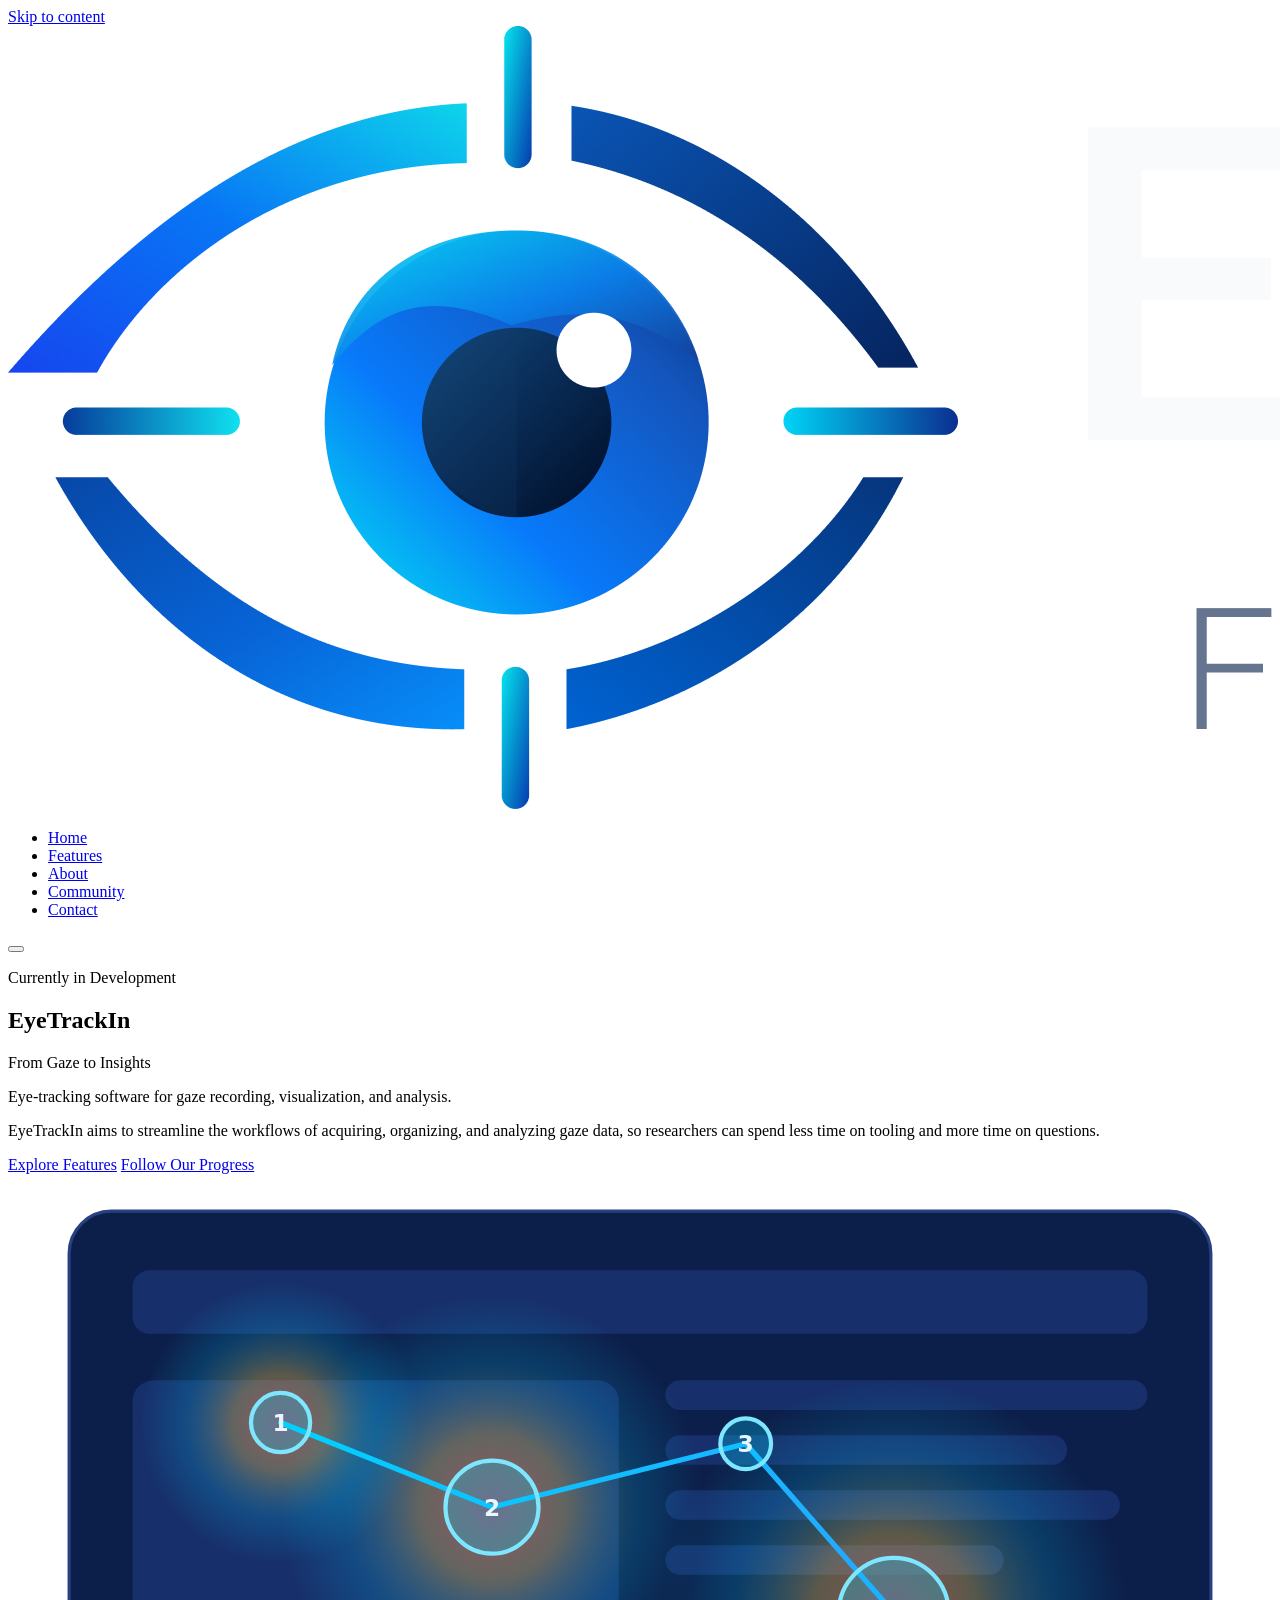
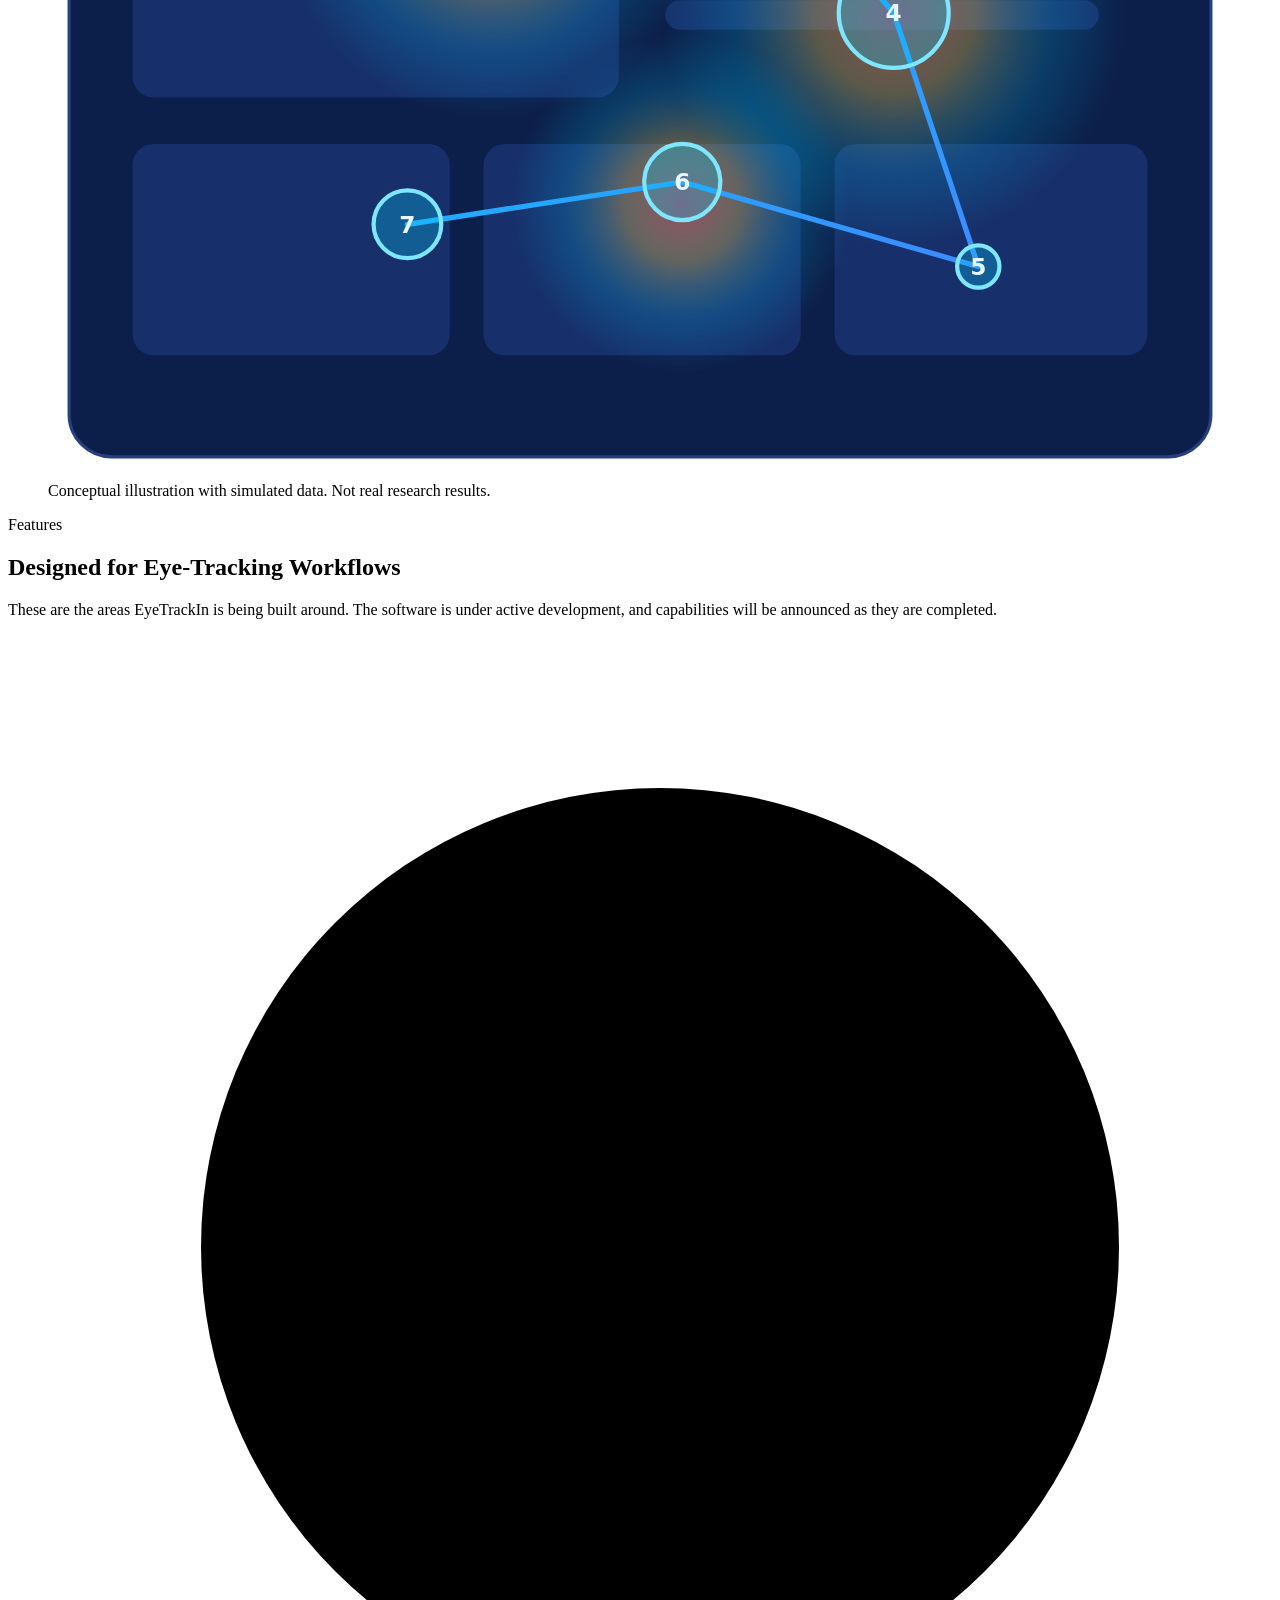
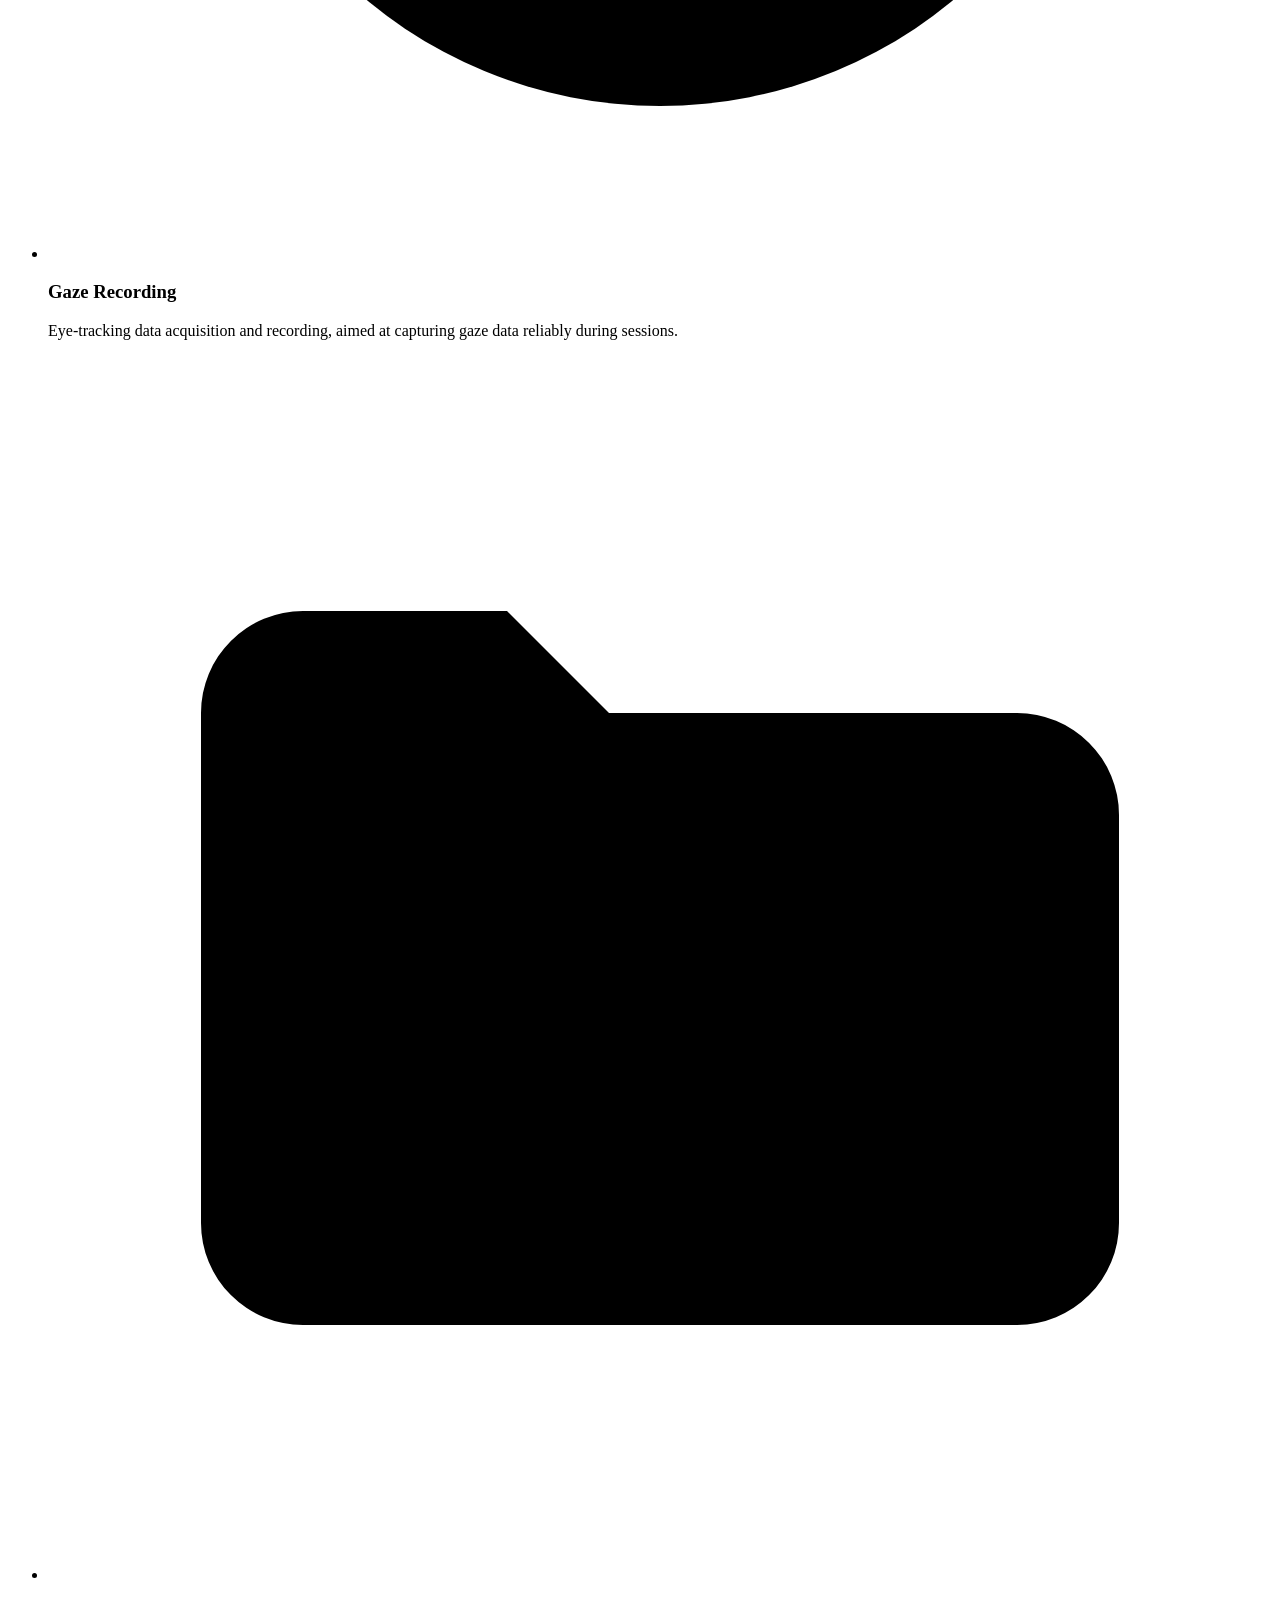
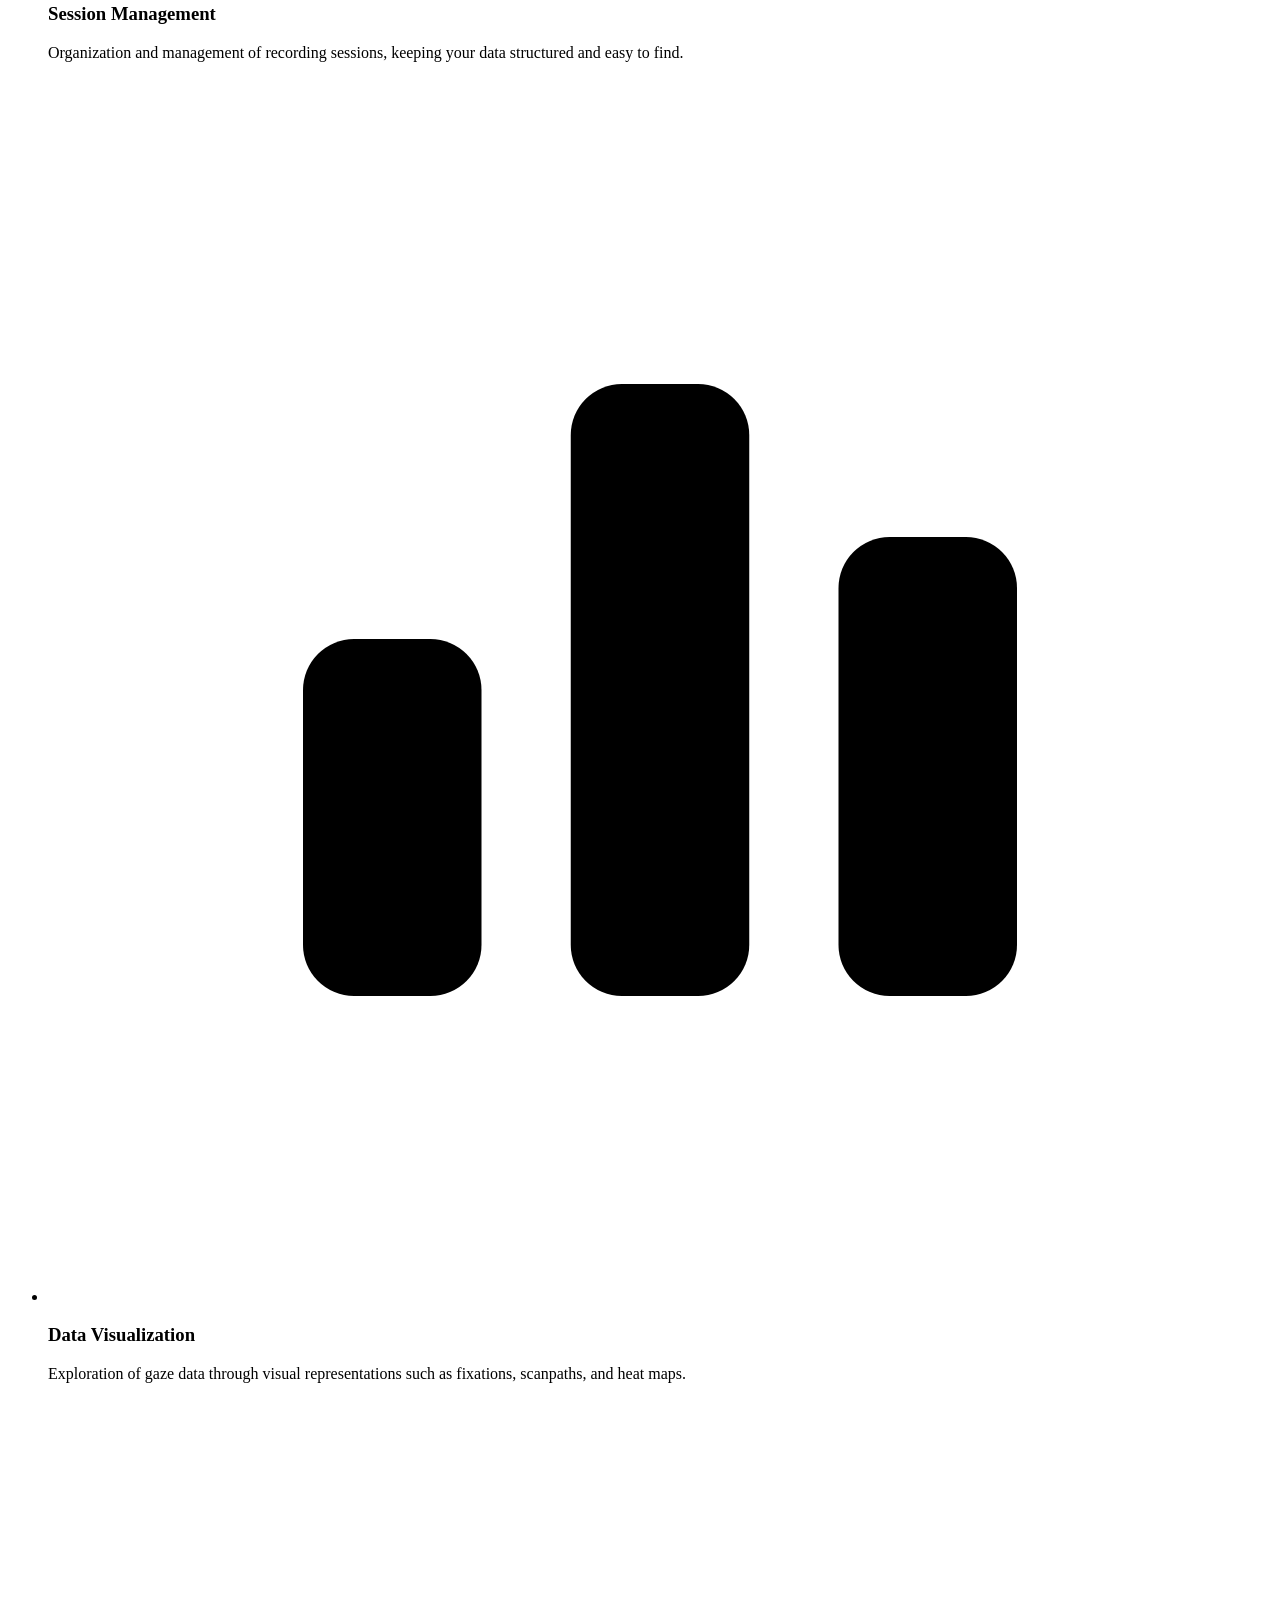
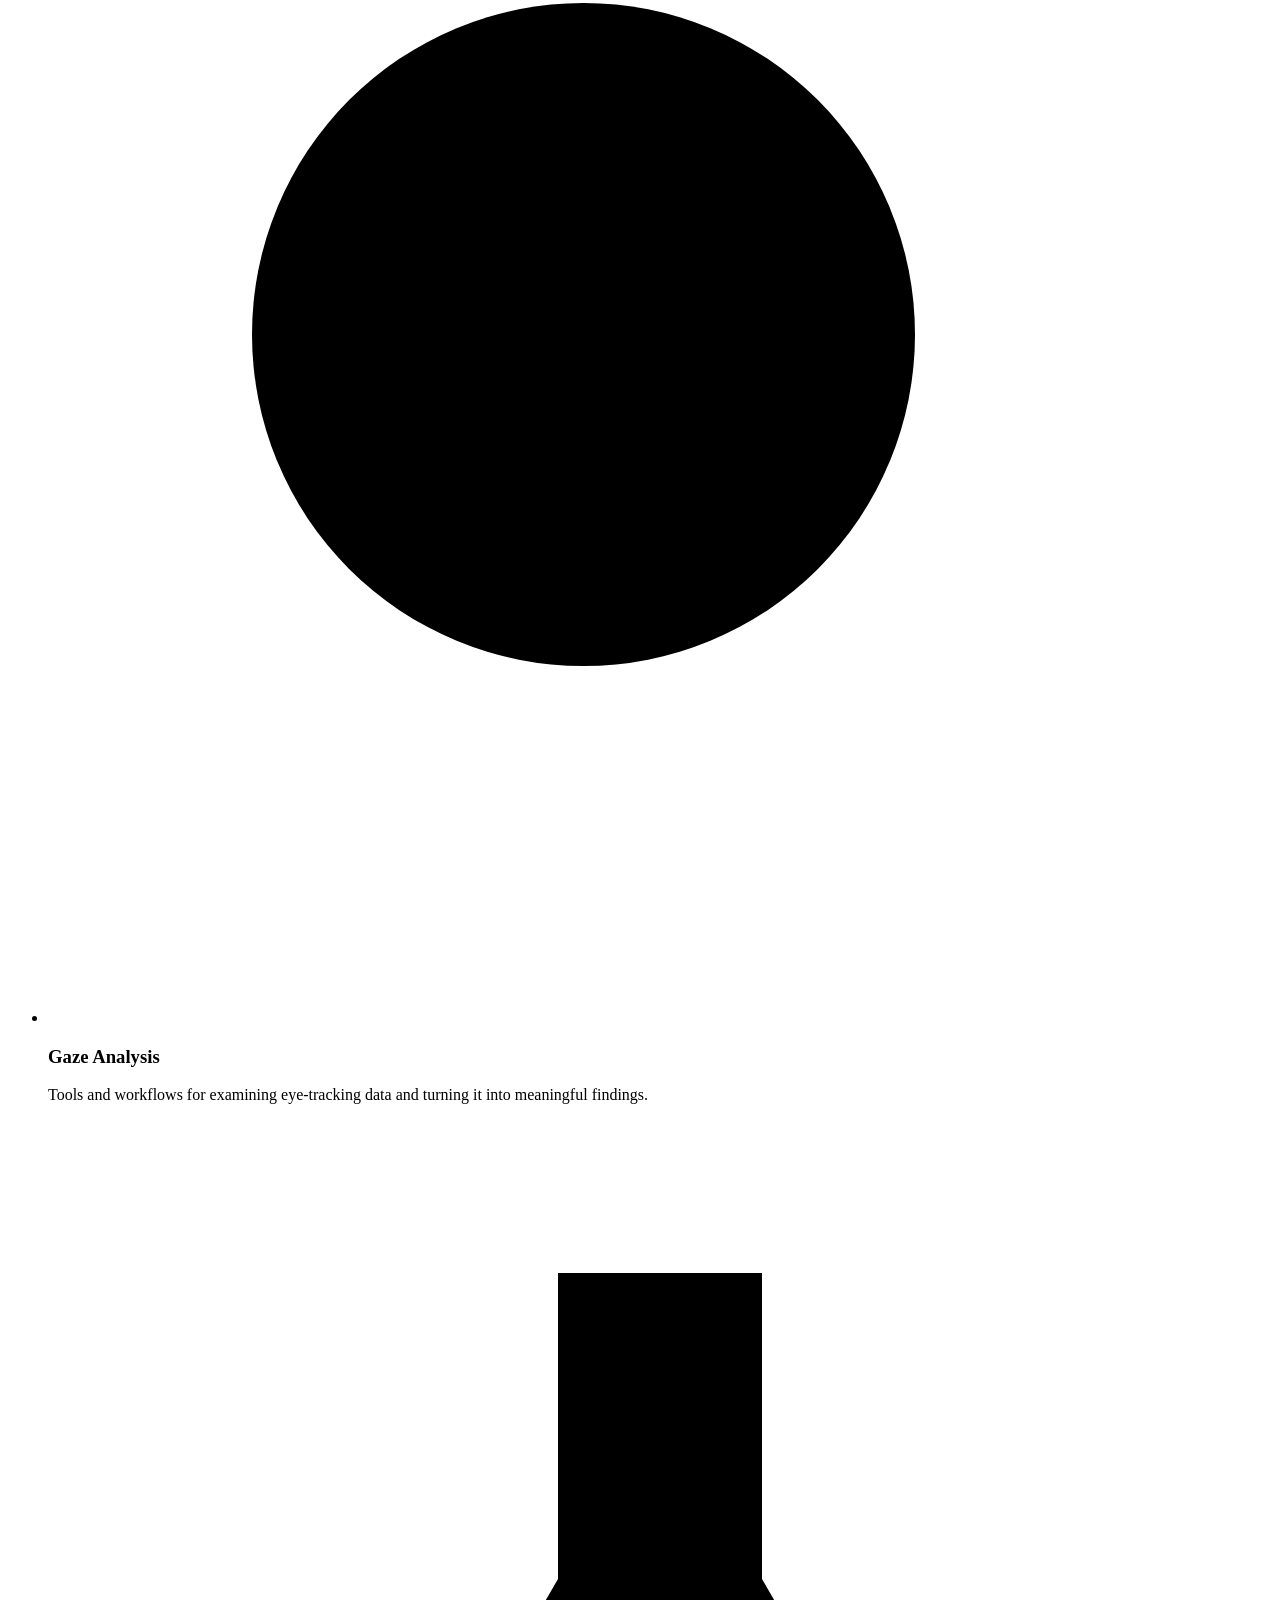
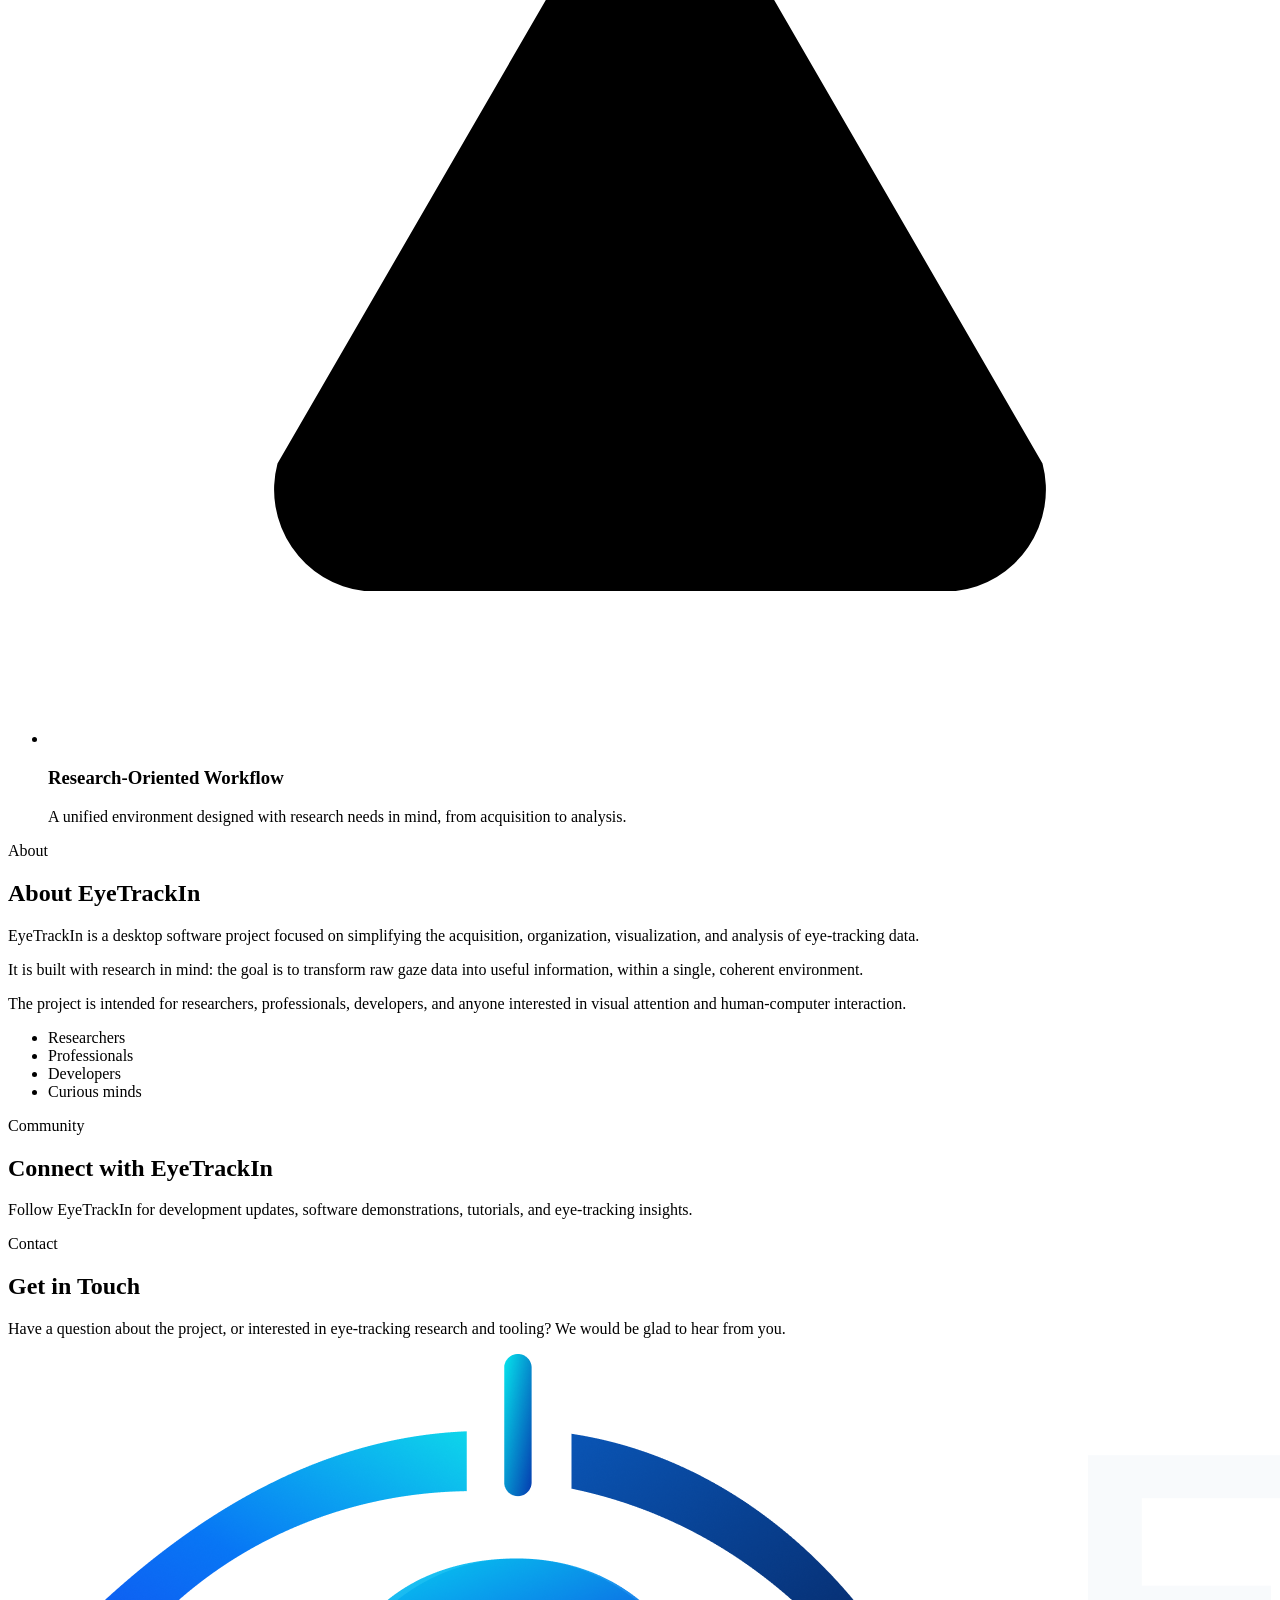
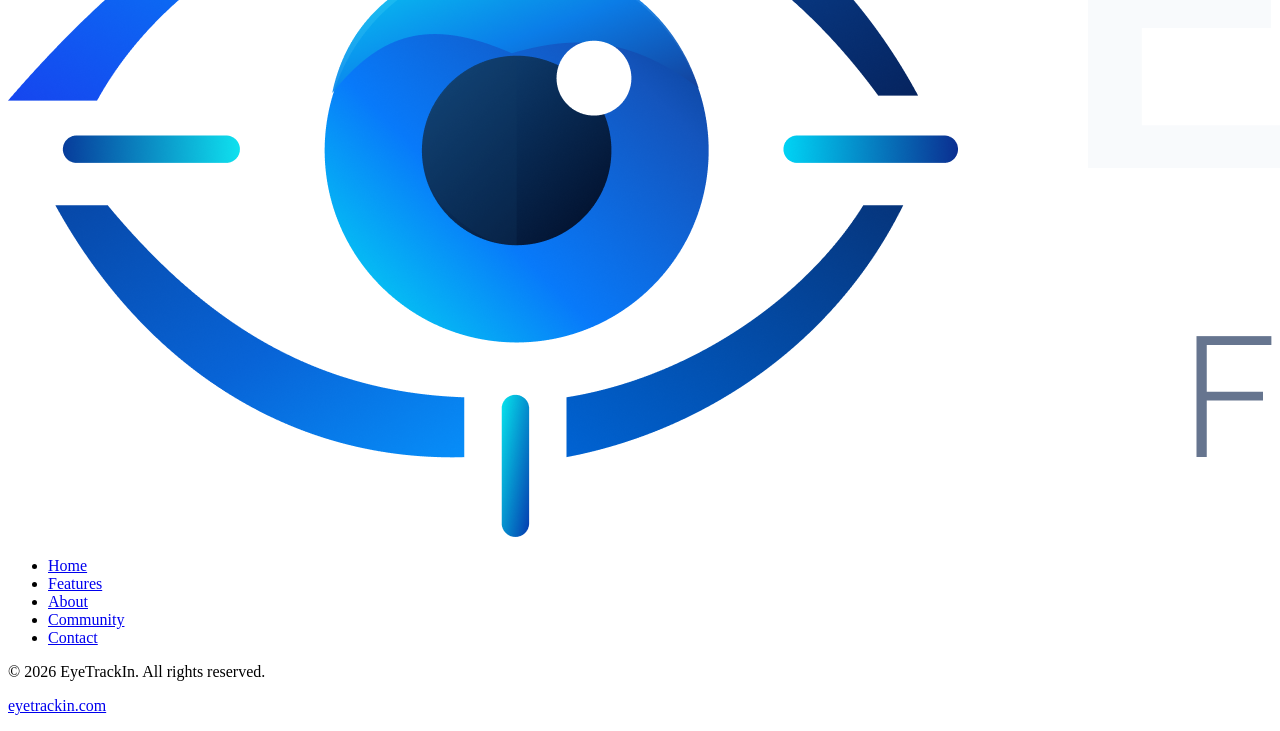
==== index.html @ 4a880b97 "html file" ====
<!doctype html>
<html lang="en">
<head>
  <meta charset="utf-8">
  <meta name="viewport" content="width=device-width, initial-scale=1">
  <title>EyeTrackIn | From Gaze to Insights</title>
  <meta name="description" content="EyeTrackIn is desktop eye-tracking software for gaze recording, visualization, and analysis, designed to streamline research workflows. Currently in development.">
  <meta name="theme-color" content="#07122b">
  <link rel="canonical" href="https://eyetrackin.com/">

  <link rel="icon" href="assets/icons/Icon.ico" sizes="any">
  <link rel="icon" href="assets/icons/Icon.png" type="image/png">
  <link rel="apple-touch-icon" href="assets/icons/Icon.png">

  <meta property="og:type" content="website">
  <meta property="og:site_name" content="EyeTrackIn">
  <meta property="og:title" content="EyeTrackIn | From Gaze to Insights">
  <meta property="og:description" content="Eye-tracking software for gaze recording, visualization, and analysis. Currently in development.">
  <meta property="og:url" content="https://eyetrackin.com/">
  <meta property="og:image" content="https://eyetrackin.com/assets/icons/Icon.png">
  <meta property="og:image:alt" content="EyeTrackIn logo: a stylized eye with tracking crosshair marks">
  <meta name="twitter:card" content="summary">
  <meta name="twitter:title" content="EyeTrackIn | From Gaze to Insights">
  <meta name="twitter:description" content="Eye-tracking software for gaze recording, visualization, and analysis. Currently in development.">
  <meta name="twitter:image" content="https://eyetrackin.com/assets/icons/Icon.png">

  <link rel="stylesheet" href="style.css">
  <script src="script.js" defer></script>
</head>
<body>
  <a class="skip-link" href="#main" data-i18n="skip">Skip to content</a>

  <header class="site-header">
    <div class="container header-inner">
      <a class="brand" href="#home" data-i18n-attr="aria-label:brand.aria" aria-label="EyeTrackIn – back to top">
        <img src="assets/images/EyetrackIn_dark.png" width="3208" height="783" alt="EyeTrackIn – From Gaze to Insights">
      </a>
      <nav id="primary-nav" class="primary-nav" aria-label="Primary" data-i18n-attr="aria-label:nav.primary">
        <ul>
          <li><a href="#home" data-i18n="nav.home">Home</a></li>
          <li><a href="#features" data-i18n="nav.features">Features</a></li>
          <li><a href="#about" data-i18n="nav.about">About</a></li>
          <li><a href="#community" data-i18n="nav.community">Community</a></li>
          <li><a href="#contact" data-i18n="nav.contact">Contact</a></li>
        </ul>
      </nav>
      <div class="lang-switch" role="group" aria-label="Language" data-i18n-attr="aria-label:lang.label" hidden>
        <button type="button" data-lang="en" lang="en" aria-label="English" title="English">EN</button>
        <button type="button" data-lang="es" lang="es" aria-label="Español" title="Español">ES</button>
      </div>
      <button class="menu-toggle" type="button" aria-expanded="false" aria-controls="primary-nav" aria-label="Open menu">
        <span class="menu-bars" aria-hidden="true"></span>
      </button>
    </div>
  </header>

  <main id="main">
    <!-- HERO -->
    <section id="home" class="hero" aria-labelledby="hero-title">
      <div class="container hero-grid">
        <div class="hero-copy">
          <p class="status-pill"><span class="dot" aria-hidden="true"></span><span data-config="status">Currently in Development</span></p>
          <h1 id="hero-title">EyeTrackIn</h1>
          <p class="hero-slogan">From Gaze to Insights</p>
          <p class="hero-lead" data-i18n="hero.lead">Eye-tracking software for gaze recording, visualization, and analysis.</p>
          <p class="hero-sub" data-i18n="hero.sub">EyeTrackIn aims to streamline the workflows of acquiring, organizing, and analyzing gaze data, so researchers can spend less time on tooling and more time on questions.</p>
          <div class="hero-actions">
            <a class="btn btn-primary" href="#features" data-i18n="hero.cta1">Explore Features</a>
            <a class="btn btn-ghost" href="#community" data-i18n="hero.cta2">Follow Our Progress</a>
          </div>
        </div>

        <figure class="hero-visual">
          <svg viewBox="0 0 560 420" role="img" aria-labelledby="viz-title viz-desc">
            <title id="viz-title" data-i18n="viz.title">Conceptual gaze visualization</title>
            <desc id="viz-desc" data-i18n="viz.desc">A schematic stimulus layout overlaid with a heat map, fixation circles of different sizes, and lines connecting them in sequence.</desc>
            <defs>
              <radialGradient id="heat" cx="50%" cy="50%" r="50%">
                <stop offset="0" stop-color="#ff5d5d" stop-opacity=".55"/>
                <stop offset=".35" stop-color="#ffd24a" stop-opacity=".32"/>
                <stop offset=".7" stop-color="#00d1ff" stop-opacity=".16"/>
                <stop offset="1" stop-color="#00d1ff" stop-opacity="0"/>
              </radialGradient>
              <linearGradient id="trail" x1="0" y1="0" x2="1" y2="1">
                <stop offset="0" stop-color="#00d1ff"/>
                <stop offset="1" stop-color="#3d8bff"/>
              </linearGradient>
              <clipPath id="panel"><rect x="10" y="10" width="540" height="400" rx="20"/></clipPath>
            </defs>

            <rect x="10" y="10" width="540" height="400" rx="20" fill="#0c1f4a" stroke="#27407f" stroke-width="1.5"/>
            <g clip-path="url(#panel)">
              <!-- schematic stimulus -->
              <g fill="#17306b">
                <rect x="40" y="38" width="480" height="30" rx="8"/>
                <rect x="40" y="90" width="230" height="150" rx="10"/>
                <rect x="292" y="90" width="228" height="14" rx="7"/>
                <rect x="292" y="116" width="190" height="14" rx="7"/>
                <rect x="292" y="142" width="215" height="14" rx="7"/>
                <rect x="292" y="168" width="160" height="14" rx="7"/>
                <rect x="292" y="194" width="205" height="14" rx="7"/>
                <rect x="40" y="262" width="150" height="100" rx="10"/>
                <rect x="206" y="262" width="150" height="100" rx="10"/>
                <rect x="372" y="262" width="148" height="100" rx="10"/>
              </g>
              <!-- heat map -->
              <circle cx="210" cy="150" r="100" fill="url(#heat)"/>
              <circle cx="400" cy="200" r="110" fill="url(#heat)"/>
              <circle cx="300" cy="290" r="80" fill="url(#heat)"/>
              <circle cx="110" cy="110" r="66" fill="url(#heat)"/>
              <!-- scanpath -->
              <polyline class="scanpath" points="110,110 210,150 330,120 400,200 440,320 300,280 170,300" fill="none" stroke="url(#trail)" stroke-width="2.5" stroke-linejoin="round" stroke-linecap="round" pathLength="1"/>
              <g class="fixations" fill="#00d1ff" fill-opacity=".28" stroke="#7fe6ff" stroke-width="2">
                <circle cx="110" cy="110" r="14"/>
                <circle cx="210" cy="150" r="22"/>
                <circle cx="330" cy="120" r="12"/>
                <circle cx="400" cy="200" r="26"/>
                <circle cx="440" cy="320" r="10"/>
                <circle cx="300" cy="280" r="18"/>
                <circle cx="170" cy="300" r="16"/>
              </g>
              <g fill="#e8f7ff" font-family="system-ui, sans-serif" font-size="11" font-weight="700" text-anchor="middle">
                <text x="110" y="114">1</text><text x="210" y="154">2</text><text x="330" y="124">3</text>
                <text x="400" y="204">4</text><text x="440" y="324">5</text><text x="300" y="284">6</text><text x="170" y="304">7</text>
              </g>
              <circle class="gaze-dot" r="6" fill="#fff"/>
            </g>
          </svg>
          <figcaption data-i18n="viz.caption">Conceptual illustration with simulated data. Not real research results.</figcaption>
        </figure>
      </div>
    </section>

    <!-- FEATURES -->
    <section id="features" class="section section-light" aria-labelledby="features-title">
      <div class="container">
        <header class="section-head">
          <p class="eyebrow" data-i18n="nav.features">Features</p>
          <h2 id="features-title" data-i18n="features.title">Designed for Eye-Tracking Workflows</h2>
          <p class="section-intro" data-i18n="features.intro">These are the areas EyeTrackIn is being built around. The software is under active development, and capabilities will be announced as they are completed.</p>
        </header>

        <ul class="card-grid">
          <li class="card">
            <span class="icon" aria-hidden="true"><svg viewBox="0 0 24 24"><circle cx="12" cy="12" r="9"/><circle cx="12" cy="12" r="3.5" fill="currentColor" stroke="none"/><path d="M12 1.5v3M12 19.5v3M1.5 12h3M19.5 12h3"/></svg></span>
            <h3 data-i18n="f1.title">Gaze Recording</h3>
            <p data-i18n="f1.text">Eye-tracking data acquisition and recording, aimed at capturing gaze data reliably during sessions.</p>
          </li>
          <li class="card">
            <span class="icon" aria-hidden="true"><svg viewBox="0 0 24 24"><path d="M3 7a2 2 0 0 1 2-2h4l2 2h8a2 2 0 0 1 2 2v8a2 2 0 0 1-2 2H5a2 2 0 0 1-2-2z"/><path d="M7 13h10"/></svg></span>
            <h3 data-i18n="f2.title">Session Management</h3>
            <p data-i18n="f2.text">Organization and management of recording sessions, keeping your data structured and easy to find.</p>
          </li>
          <li class="card">
            <span class="icon" aria-hidden="true"><svg viewBox="0 0 24 24"><path d="M3 20h18"/><rect x="5" y="11" width="3.5" height="7" rx="1"/><rect x="10.25" y="6" width="3.5" height="12" rx="1"/><rect x="15.5" y="9" width="3.5" height="9" rx="1"/></svg></span>
            <h3 data-i18n="f3.title">Data Visualization</h3>
            <p data-i18n="f3.text">Exploration of gaze data through visual representations such as fixations, scanpaths, and heat maps.</p>
          </li>
          <li class="card">
            <span class="icon" aria-hidden="true"><svg viewBox="0 0 24 24"><circle cx="10.5" cy="10.5" r="6.5"/><path d="m15.5 15.5 5.5 5.5"/><path d="M7.5 11.5 9.5 9l2 2 2-3"/></svg></span>
            <h3 data-i18n="f4.title">Gaze Analysis</h3>
            <p data-i18n="f4.text">Tools and workflows for examining eye-tracking data and turning it into meaningful findings.</p>
          </li>
          <li class="card">
            <span class="icon" aria-hidden="true"><svg viewBox="0 0 24 24"><path d="M9 3h6M10 3v6l-5.5 9.5A2 2 0 0 0 6.2 21h11.6a2 2 0 0 0 1.7-2.5L14 9V3"/><path d="M7.5 15h9"/></svg></span>
            <h3 data-i18n="f5.title">Research-Oriented Workflow</h3>
            <p data-i18n="f5.text">A unified environment designed with research needs in mind, from acquisition to analysis.</p>
          </li>
        </ul>
      </div>
    </section>

    <!-- ABOUT -->
    <section id="about" class="section section-mist" aria-labelledby="about-title">
      <div class="container about-grid">
        <div>
          <p class="eyebrow" data-i18n="nav.about">About</p>
          <h2 id="about-title" data-i18n="about.title">About EyeTrackIn</h2>
        </div>
        <div class="about-body">
          <p data-i18n="about.p1">EyeTrackIn is a desktop software project focused on simplifying the acquisition, organization, visualization, and analysis of eye-tracking data.</p>
          <p data-i18n="about.p2">It is built with research in mind: the goal is to transform raw gaze data into useful information, within a single, coherent environment.</p>
          <p data-i18n="about.p3">The project is intended for researchers, professionals, developers, and anyone interested in visual attention and human-computer interaction.</p>
          <ul class="audience" aria-label="Who EyeTrackIn is for" data-i18n-attr="aria-label:about.audience">
            <li data-i18n="aud.1">Researchers</li>
            <li data-i18n="aud.2">Professionals</li>
            <li data-i18n="aud.3">Developers</li>
            <li data-i18n="aud.4">Curious minds</li>
          </ul>
        </div>
      </div>
    </section>

    <!-- COMMUNITY -->
    <section id="community" class="section section-dark" aria-labelledby="community-title">
      <div class="container">
        <header class="section-head">
          <p class="eyebrow" data-i18n="nav.community">Community</p>
          <h2 id="community-title" data-i18n="community.title">Connect with EyeTrackIn</h2>
          <p class="section-intro" data-i18n="community.intro">Follow EyeTrackIn for development updates, software demonstrations, tutorials, and eye-tracking insights.</p>
        </header>
        <ul class="social-grid" data-social-list="community"></ul>
      </div>
    </section>

    <!-- CONTACT -->
    <section id="contact" class="section section-light" aria-labelledby="contact-title">
      <div class="container contact-wrap">
        <header class="section-head">
          <p class="eyebrow" data-i18n="nav.contact">Contact</p>
          <h2 id="contact-title" data-i18n="contact.title">Get in Touch</h2>
          <p class="section-intro" data-i18n="contact.intro">Have a question about the project, or interested in eye-tracking research and tooling? We would be glad to hear from you.</p>
        </header>
        <div class="contact-actions" id="contact-actions"></div>
      </div>
    </section>
  </main>

  <footer class="site-footer">
    <div class="container">
      <div class="footer-top">
        <div class="footer-brand">
          <img src="assets/images/EyetrackIn_dark.png" width="3208" height="783" alt="EyeTrackIn – From Gaze to Insights">
        </div>
        <nav aria-label="Footer" data-i18n-attr="aria-label:nav.footer">
          <ul class="footer-nav">
            <li><a href="#home" data-i18n="nav.home">Home</a></li>
            <li><a href="#features" data-i18n="nav.features">Features</a></li>
            <li><a href="#about" data-i18n="nav.about">About</a></li>
            <li><a href="#community" data-i18n="nav.community">Community</a></li>
            <li><a href="#contact" data-i18n="nav.contact">Contact</a></li>
          </ul>
        </nav>
        <ul class="footer-social" data-social-list="footer" aria-label="EyeTrackIn on social media" data-i18n-attr="aria-label:footer.social"></ul>
      </div>
      <div class="footer-bottom">
        <p>&copy; <span data-year>2026</span> EyeTrackIn. <span data-i18n="footer.rights">All rights reserved.</span></p>
        <p><a data-domain href="https://eyetrackin.com">eyetrackin.com</a></p>
      </div>
    </div>
  </footer>
</body>
</html>
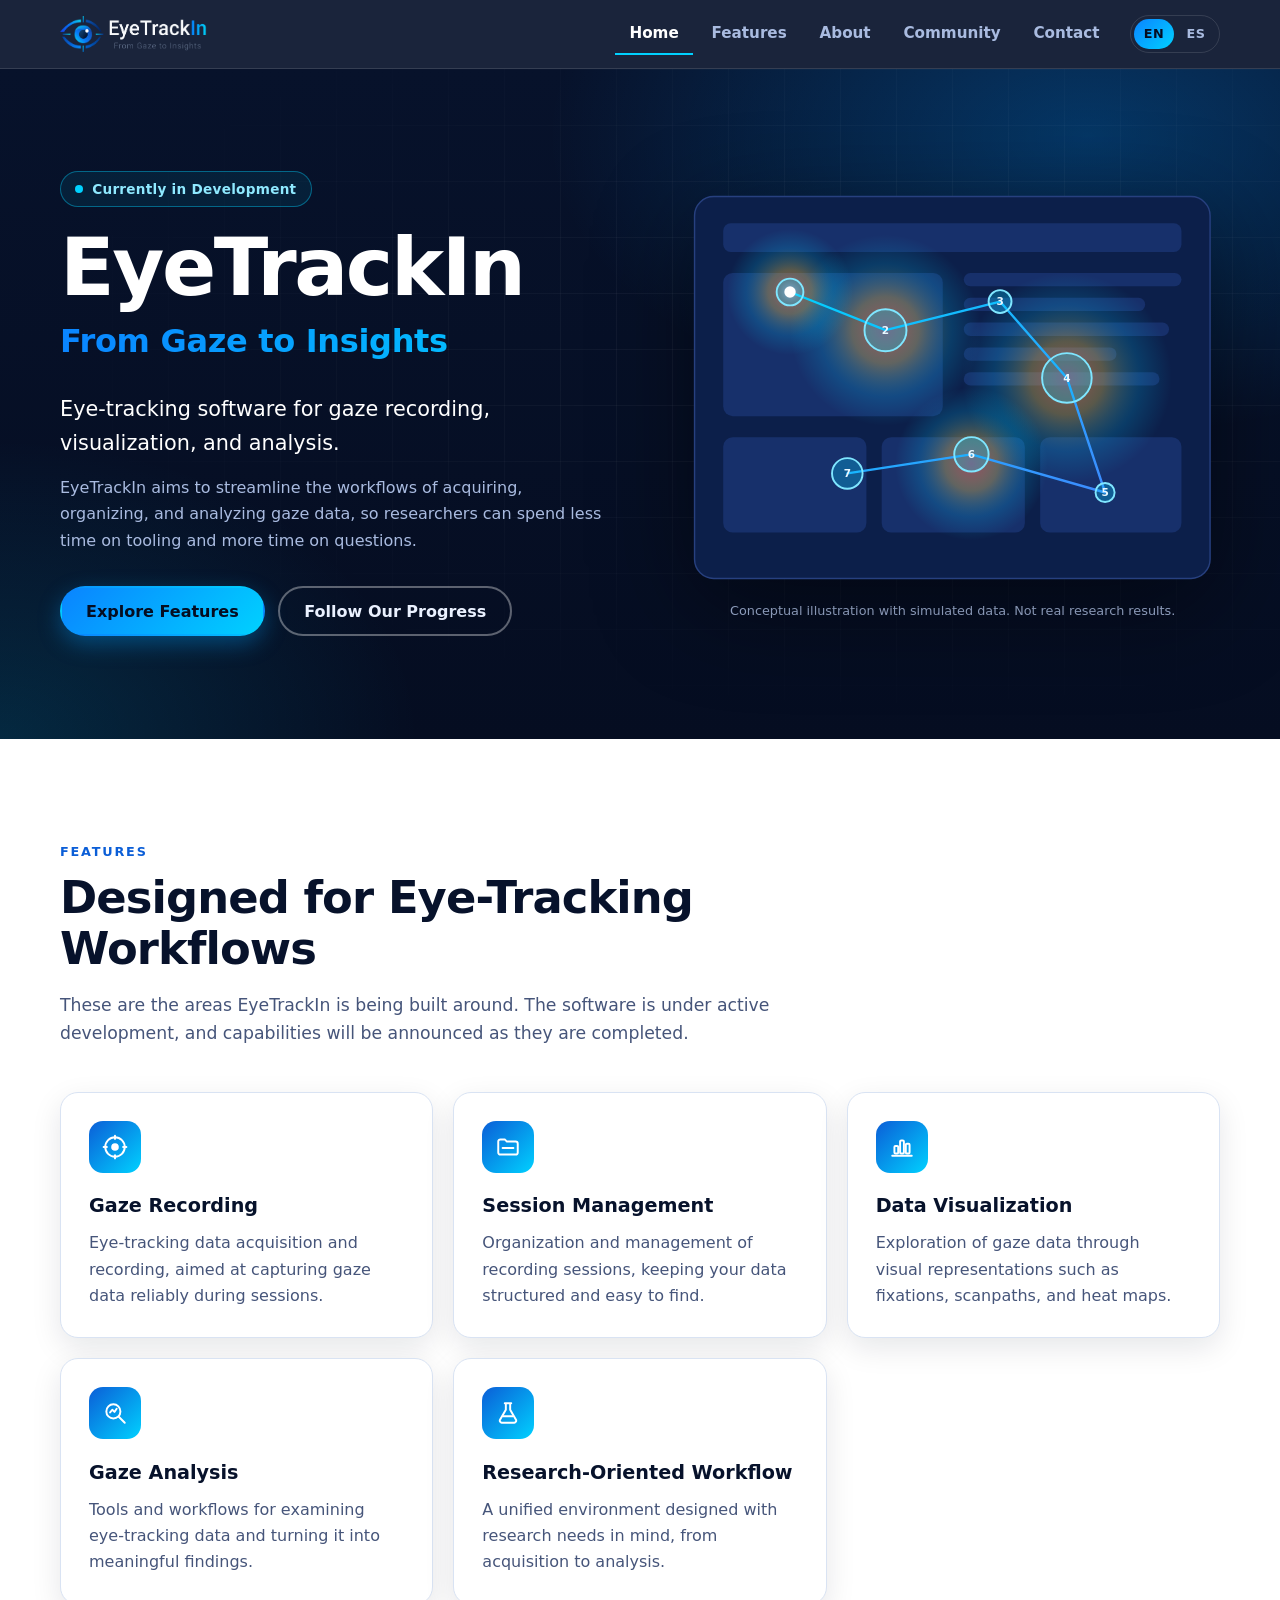
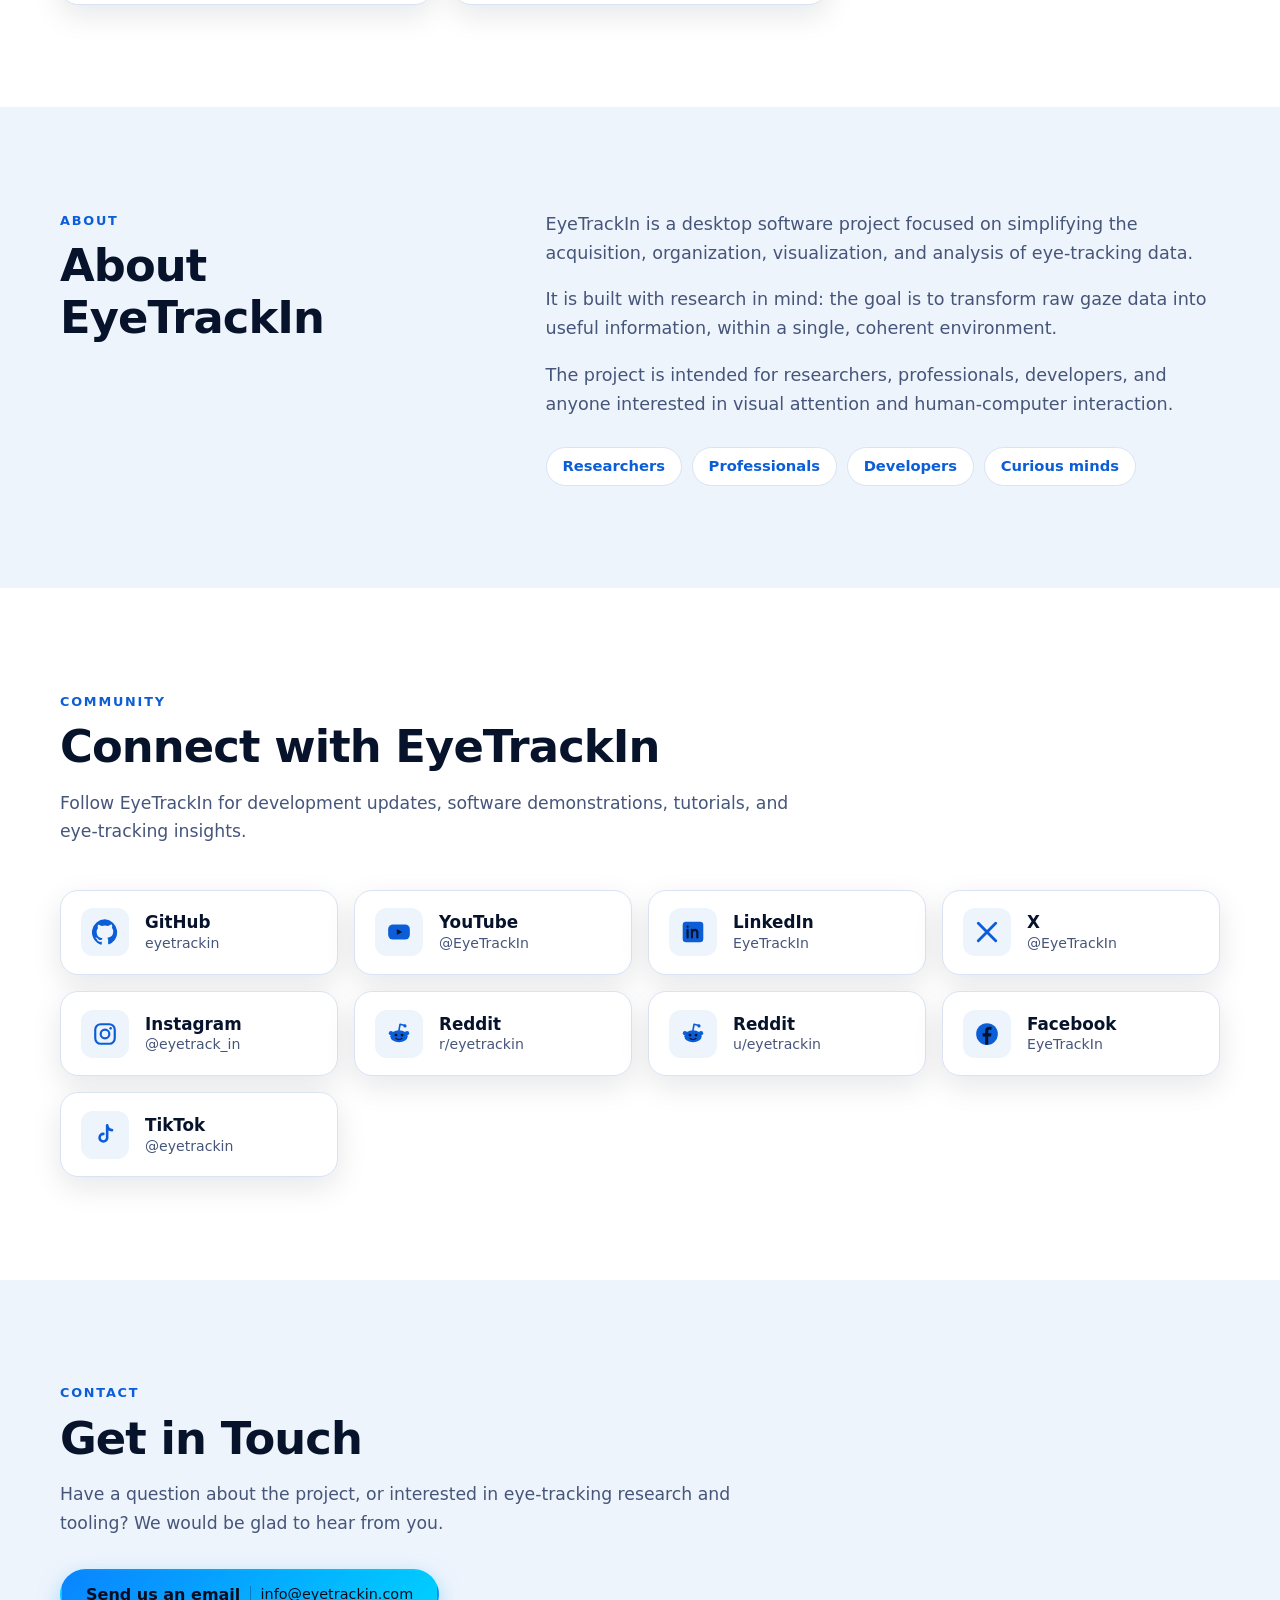
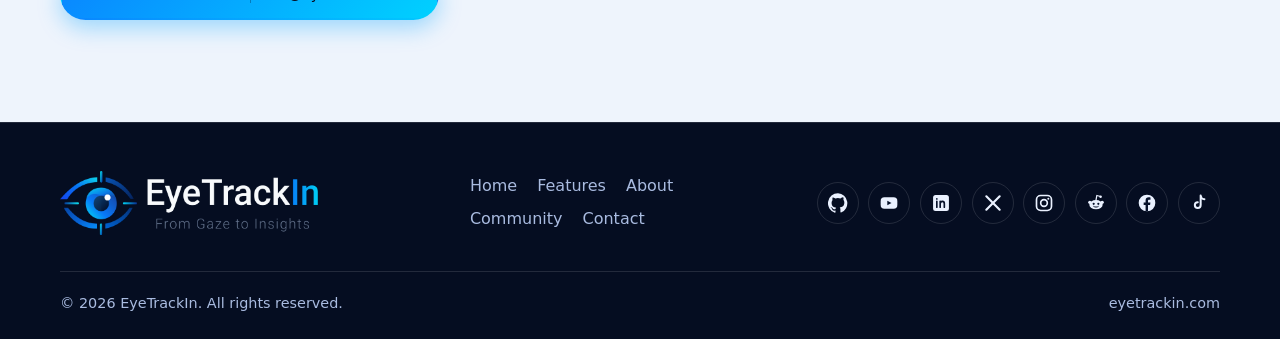
==== commit fb7fdbba: "new background colour for social media links" ====
--- a/index.html
+++ b/index.html
@@ -192,7 +192,7 @@
     </section>
 
     <!-- COMMUNITY -->
-    <section id="community" class="section section-dark" aria-labelledby="community-title">
+    <section id="community" class="section section-light" aria-labelledby="community-title">
       <div class="container">
         <header class="section-head">
           <p class="eyebrow" data-i18n="nav.community">Community</p>
@@ -204,7 +204,7 @@
     </section>
 
     <!-- CONTACT -->
-    <section id="contact" class="section section-light" aria-labelledby="contact-title">
+    <section id="contact" class="section section-mist" aria-labelledby="contact-title">
       <div class="container contact-wrap">
         <header class="section-head">
           <p class="eyebrow" data-i18n="nav.contact">Contact</p>
--- a/style.css
+++ b/style.css
@@ -0,0 +1,290 @@
+/* ==========================================================================
+   EyeTrackIn – styles
+   1. Tokens  2. Base  3. Header  4. Hero  5. Sections  6. Features
+   7. About   8. Community  9. Contact  10. Footer  11. Motion
+   ========================================================================== */
+
+/* 1. Tokens */
+:root {
+  --navy-950: #050d21;
+  --navy-900: #07122b;
+  --navy-800: #0c1f4a;
+  --navy-700: #17306b;
+  --blue: #0a84ff;
+  --blue-deep: #0b5ed7;
+  --cyan: #00d1ff;
+  --ink: #0a1630;
+  --ink-soft: #46557a;
+  --mist: #eef4fc;
+  --white: #fff;
+  --on-dark: #eaf1ff;
+  --on-dark-soft: #a9bbe0;
+  --line-dark: rgba(255, 255, 255, .12);
+  --line-light: #d9e3f3;
+
+  --radius: 18px;
+  --radius-sm: 12px;
+  --shadow: 0 10px 30px rgba(7, 18, 43, .10);
+  --header-h: 68px;
+  --font: "Inter", system-ui, -apple-system, "Segoe UI", Roboto, "Helvetica Neue", Arial, sans-serif;
+}
+
+/* 2. Base */
+*, *::before, *::after { box-sizing: border-box; }
+html { scroll-behavior: smooth; scroll-padding-top: calc(var(--header-h) + 8px); -webkit-text-size-adjust: 100%; }
+body {
+  margin: 0;
+  font-family: var(--font);
+  font-size: 1rem;
+  line-height: 1.65;
+  color: var(--ink);
+  background: var(--white);
+  overflow-x: hidden;
+}
+img, svg { display: block; max-width: 100%; }
+img { height: auto; }
+a { color: inherit; }
+ul { list-style: none; margin: 0; padding: 0; }
+h1, h2, h3, p { margin: 0; }
+
+:focus-visible { outline: 3px solid var(--cyan); outline-offset: 3px; border-radius: 6px; }
+
+.container { width: min(1160px, 100% - 2.5rem); margin-inline: auto; }
+
+.skip-link {
+  position: fixed; left: 1rem; top: -4rem; z-index: 100;
+  background: var(--cyan); color: var(--navy-950); font-weight: 700;
+  padding: .6rem 1rem; border-radius: 8px; text-decoration: none; transition: top .2s;
+}
+.skip-link:focus { top: 1rem; }
+
+/* Buttons */
+.btn {
+  display: inline-flex; align-items: center; justify-content: center;
+  padding: .85rem 1.5rem; border-radius: 999px; border: 2px solid transparent;
+  font: inherit; font-weight: 650; text-decoration: none; line-height: 1.2;
+  transition: transform .2s, box-shadow .2s, background-color .2s, border-color .2s;
+}
+.btn:hover { transform: translateY(-2px); }
+.btn-primary { background: linear-gradient(135deg, var(--blue), var(--cyan)); color: var(--navy-950); box-shadow: 0 8px 22px rgba(0, 160, 255, .35); }
+.btn-primary:hover { box-shadow: 0 12px 28px rgba(0, 190, 255, .5); }
+.btn-ghost { border-color: rgba(255, 255, 255, .35); color: var(--on-dark); }
+.btn-ghost:hover { border-color: var(--cyan); background: rgba(0, 209, 255, .1); }
+
+/* 3. Header */
+.site-header {
+  position: sticky; top: 0; z-index: 50;
+  background: rgba(7, 18, 43, .92);
+  -webkit-backdrop-filter: blur(10px); backdrop-filter: blur(10px);
+  border-bottom: 1px solid var(--line-dark);
+}
+.header-inner { display: flex; align-items: center; justify-content: space-between; min-height: var(--header-h); gap: 1rem; }
+.brand { display: block; flex: 0 0 auto; }
+.brand img { height: 36px; width: auto; }
+
+.menu-toggle {
+  display: none; width: 44px; height: 44px; border: 1px solid var(--line-dark);
+  border-radius: 10px; background: transparent; color: var(--on-dark); cursor: pointer;
+  align-items: center; justify-content: center;
+}
+.menu-bars, .menu-bars::before, .menu-bars::after {
+  display: block; width: 20px; height: 2px; background: currentColor; border-radius: 2px; transition: transform .2s, opacity .2s;
+}
+.menu-bars { position: relative; }
+.menu-bars::before, .menu-bars::after { content: ""; position: absolute; left: 0; }
+.menu-bars::before { top: -6px; }
+.menu-bars::after { top: 6px; }
+.menu-toggle[aria-expanded="true"] .menu-bars { background: transparent; }
+.menu-toggle[aria-expanded="true"] .menu-bars::before { top: 0; transform: rotate(45deg); }
+.menu-toggle[aria-expanded="true"] .menu-bars::after { top: 0; transform: rotate(-45deg); }
+
+.header-inner { justify-content: flex-start; }
+.primary-nav { margin-left: auto; }
+.lang-switch { display: inline-flex; padding: 3px; border: 1px solid var(--line-dark); border-radius: 999px; gap: 2px; }
+.lang-switch[hidden] { display: none; }
+.lang-switch button {
+  min-width: 40px; height: 30px; padding: 0 .6rem; border: 0; border-radius: 999px; background: transparent;
+  color: var(--on-dark-soft); font: inherit; font-size: .8rem; font-weight: 700; letter-spacing: .04em; cursor: pointer;
+  transition: color .2s, background-color .2s;
+}
+.lang-switch button:hover { color: var(--white); }
+.lang-switch button[aria-pressed="true"] { background: linear-gradient(135deg, var(--blue), var(--cyan)); color: var(--navy-950); }
+.primary-nav ul { display: flex; gap: .25rem; }
+.primary-nav a {
+  display: block; padding: .55rem .9rem; border-radius: 999px; text-decoration: none;
+  color: var(--on-dark-soft); font-weight: 550; font-size: .95rem; transition: color .2s, background-color .2s;
+}
+.primary-nav a:hover { color: var(--white); background: rgba(255, 255, 255, .08); }
+.primary-nav a[aria-current="true"] { color: var(--white); box-shadow: inset 0 -2px 0 var(--cyan); border-radius: 0; }
+
+@media (max-width: 859px) {
+  :root { --header-h: 60px; }
+  .brand img { height: 30px; }
+  .lang-switch { margin-left: auto; }
+  .primary-nav { margin-left: 0; }
+  .js .menu-toggle { display: inline-flex; }
+  .js .primary-nav {
+    position: absolute; left: 0; right: 0; top: 100%;
+    background: var(--navy-900); border-bottom: 1px solid var(--line-dark);
+    padding: .5rem 1.25rem 1rem; display: none;
+  }
+  .js .primary-nav.open { display: block; }
+  .primary-nav ul { flex-direction: column; }
+  .primary-nav a { padding: .85rem .5rem; border-radius: 8px; }
+  .primary-nav a[aria-current="true"] { box-shadow: none; color: var(--cyan); }
+  /* Without JS the links simply wrap below the logo */
+  .no-js .header-inner, html:not(.js) .header-inner { flex-wrap: wrap; padding-block: .5rem; }
+  html:not(.js) .primary-nav ul { flex-wrap: wrap; }
+}
+
+/* 4. Hero */
+.hero {
+  position: relative; color: var(--on-dark); overflow: hidden;
+  background:
+    radial-gradient(900px 500px at 85% 10%, rgba(0, 150, 255, .28), transparent 60%),
+    radial-gradient(700px 500px at 0% 100%, rgba(0, 209, 255, .14), transparent 60%),
+    linear-gradient(180deg, var(--navy-900), var(--navy-950));
+  padding-block: clamp(3rem, 8vw, 6.5rem);
+}
+.hero::before {
+  content: ""; position: absolute; inset: 0; opacity: .5; pointer-events: none;
+  background-image: linear-gradient(var(--line-dark) 1px, transparent 1px), linear-gradient(90deg, var(--line-dark) 1px, transparent 1px);
+  background-size: 56px 56px;
+  -webkit-mask-image: radial-gradient(ellipse at 70% 40%, #000 0%, transparent 70%);
+  mask-image: radial-gradient(ellipse at 70% 40%, #000 0%, transparent 70%);
+}
+.hero-grid { position: relative; display: grid; gap: clamp(2rem, 5vw, 4rem); align-items: center; }
+@media (min-width: 960px) { .hero-grid { grid-template-columns: 1.05fr 1fr; } }
+
+.status-pill {
+  display: inline-flex; align-items: center; gap: .55rem; padding: .35rem .9rem;
+  border: 1px solid rgba(0, 209, 255, .4); background: rgba(0, 209, 255, .08);
+  color: #8fe9ff; border-radius: 999px; font-size: .85rem; font-weight: 600; letter-spacing: .02em;
+}
+.status-pill .dot { width: 8px; height: 8px; border-radius: 50%; background: var(--cyan); box-shadow: 0 0 0 0 rgba(0, 209, 255, .6); animation: pulse 2.4s infinite; }
+
+.hero h1 { margin-top: 1.25rem; font-size: clamp(2.8rem, 8vw, 5rem); line-height: 1.02; letter-spacing: -.03em; font-weight: 800; color: var(--white); }
+.hero-slogan {
+  margin-top: .4rem; font-size: clamp(1.4rem, 3.5vw, 2rem); font-weight: 650; letter-spacing: -.01em;
+  background: linear-gradient(90deg, var(--blue), var(--cyan)); -webkit-background-clip: text; background-clip: text; color: transparent;
+}
+.hero-lead { margin-top: 1.5rem; font-size: clamp(1.1rem, 2.2vw, 1.3rem); color: var(--white); max-width: 34rem; }
+.hero-sub { margin-top: .9rem; color: var(--on-dark-soft); max-width: 34rem; }
+.hero-actions { margin-top: 2rem; display: flex; flex-wrap: wrap; gap: .85rem; }
+
+.hero-visual { margin: 0; }
+.hero-visual svg { width: 100%; height: auto; filter: drop-shadow(0 25px 50px rgba(0, 0, 0, .45)); }
+.hero-visual figcaption { margin-top: .75rem; font-size: .8rem; color: var(--on-dark-soft); text-align: center; }
+.scanpath { stroke-dasharray: 1; stroke-dashoffset: 0; animation: draw 3.2s ease-out both; }
+.fixations circle { transform-box: fill-box; transform-origin: center; animation: breathe 4s ease-in-out infinite; }
+.fixations circle:nth-child(even) { animation-delay: -2s; }
+.gaze-dot {
+  offset-path: path("M110 110 L210 150 L330 120 L400 200 L440 320 L300 280 L170 300");
+  offset-rotate: 0deg; animation: travel 9s ease-in-out infinite;
+  filter: drop-shadow(0 0 6px #7fe6ff);
+}
+
+/* 5. Sections */
+.section { padding-block: clamp(3.5rem, 8vw, 6.5rem); }
+.section-light { background: var(--white); }
+.section-mist { background: var(--mist); }
+.section-dark {
+  color: var(--on-dark);
+  background: radial-gradient(800px 400px at 100% 0%, rgba(0, 140, 255, .22), transparent 60%), linear-gradient(180deg, var(--navy-800), var(--navy-900));
+}
+.section-head { max-width: 46rem; margin-bottom: 2.75rem; }
+.eyebrow { font-size: .8rem; font-weight: 750; letter-spacing: .14em; text-transform: uppercase; color: var(--blue-deep); margin-bottom: .6rem; }
+.section-dark .eyebrow { color: var(--cyan); }
+.section h2 { font-size: clamp(1.9rem, 4.5vw, 2.8rem); line-height: 1.15; letter-spacing: -.02em; font-weight: 800; color: var(--navy-900); }
+.section-dark h2 { color: var(--white); }
+.section-intro { margin-top: 1rem; font-size: 1.08rem; color: var(--ink-soft); }
+.section-dark .section-intro { color: var(--on-dark-soft); }
+
+/* 6. Features */
+.card-grid { display: grid; gap: 1.25rem; grid-template-columns: repeat(auto-fit, minmax(min(100%, 300px), 1fr)); }
+.card {
+  position: relative; padding: 1.75rem; background: var(--white); border: 1px solid var(--line-light);
+  border-radius: var(--radius); box-shadow: var(--shadow); transition: transform .25s, box-shadow .25s, border-color .25s;
+}
+.card::before {
+  content: ""; position: absolute; left: 1.75rem; right: 1.75rem; top: -1px; height: 3px; border-radius: 0 0 3px 3px;
+  background: linear-gradient(90deg, var(--blue), var(--cyan)); opacity: 0; transition: opacity .25s;
+}
+.card:hover { transform: translateY(-4px); border-color: #b9d3f5; box-shadow: 0 18px 40px rgba(10, 80, 200, .14); }
+.card:hover::before { opacity: 1; }
+.icon {
+  display: grid; place-items: center; width: 52px; height: 52px; border-radius: 14px; margin-bottom: 1.1rem;
+  color: var(--white); background: linear-gradient(135deg, var(--blue-deep), var(--cyan));
+}
+.icon svg { width: 26px; height: 26px; fill: none; stroke: currentColor; stroke-width: 1.8; stroke-linecap: round; stroke-linejoin: round; }
+.card h3 { font-size: 1.2rem; font-weight: 750; color: var(--navy-900); }
+.card p { margin-top: .5rem; color: var(--ink-soft); }
+
+/* 7. About */
+.about-grid { display: grid; gap: 2rem; }
+@media (min-width: 860px) { .about-grid { grid-template-columns: 1fr 1.6fr; gap: 4rem; } }
+.about-body p { font-size: 1.1rem; color: var(--ink-soft); }
+.about-body p + p { margin-top: 1.1rem; }
+.audience { margin-top: 1.75rem; display: flex; flex-wrap: wrap; gap: .6rem; }
+.audience li {
+  padding: .4rem 1rem; border-radius: 999px; background: var(--white); border: 1px solid var(--line-light);
+  color: var(--blue-deep); font-weight: 650; font-size: .92rem;
+}
+
+/* 8. Community */
+.social-grid { display: grid; gap: 1rem; grid-template-columns: repeat(auto-fit, minmax(min(100%, 230px), 1fr)); }
+.social-card {
+  display: flex; align-items: center; gap: 1rem; padding: 1.1rem 1.25rem; text-decoration: none;
+  background: var(--white); border: 1px solid var(--line-light); border-radius: var(--radius); box-shadow: var(--shadow);
+  transition: transform .2s, border-color .2s, box-shadow .2s;
+}
+.social-card:hover { transform: translateY(-3px); border-color: #b9d3f5; box-shadow: 0 18px 40px rgba(10, 80, 200, .14); }
+.social-icon { display: grid; place-items: center; width: 48px; height: 48px; flex: none; border-radius: 12px; background: var(--mist); color: var(--blue-deep); transition: background-color .2s, color .2s; }
+.social-card:hover .social-icon { background: linear-gradient(135deg, var(--blue-deep), var(--cyan)); color: var(--white); }
+.social-icon svg { width: 26px; height: 26px; }
+.social-text { display: flex; flex-direction: column; min-width: 0; line-height: 1.3; }
+.social-text strong { color: var(--navy-900); font-size: 1.05rem; }
+.social-text small { color: var(--ink-soft); font-size: .88rem; overflow-wrap: anywhere; }
+
+.social-card.is-soon { border-style: dashed; background: transparent; box-shadow: none; opacity: .75; cursor: default; }
+.social-card.is-soon:hover { transform: none; box-shadow: none; border-color: var(--line-light); }
+.social-card.is-soon:hover .social-icon { background: var(--mist); color: var(--blue-deep); }
+.social-card.is-soon small { color: var(--blue-deep); font-weight: 650; letter-spacing: .02em; }
+
+/* 9. Contact */
+.btn-sub { display: block; margin-left: .6rem; padding-left: .6rem; border-left: 1px solid rgba(5, 13, 33, .3); font-weight: 500; font-size: .9rem; }
+@media (max-width: 480px) { .contact-actions .btn { width: 100%; flex-wrap: wrap; text-align: center; } .btn-sub { border: 0; margin: 0; padding: 0; width: 100%; } }
+.contact-wrap .section-head { margin-bottom: 2rem; }
+.contact-actions { display: flex; flex-wrap: wrap; gap: .85rem; }
+
+/* 10. Footer */
+.site-footer { background: var(--navy-950); color: var(--on-dark-soft); padding-block: 3rem 1.5rem; border-top: 1px solid var(--line-dark); }
+.footer-top { display: grid; gap: 2rem; }
+@media (min-width: 860px) { .footer-top { grid-template-columns: 1.2fr 1fr auto; align-items: center; } }
+.footer-brand img { width: min(260px, 70%); height: auto; }
+.footer-nav { display: flex; flex-wrap: wrap; gap: .4rem 1.25rem; }
+.footer-nav a, .footer-bottom a { text-decoration: none; transition: color .2s; }
+.footer-nav a:hover, .footer-bottom a:hover { color: var(--cyan); }
+.footer-social { display: flex; flex-wrap: wrap; gap: .6rem; }
+.footer-social-link {
+  display: grid; place-items: center; width: 42px; height: 42px; border-radius: 50%;
+  border: 1px solid var(--line-dark); color: var(--on-dark); transition: color .2s, border-color .2s, transform .2s, background-color .2s;
+}
+.footer-social-link:hover { color: var(--cyan); border-color: var(--cyan); background: rgba(0, 209, 255, .08); transform: translateY(-2px); }
+.footer-social-link svg { width: 20px; height: 20px; }
+.footer-bottom {
+  margin-top: 2.25rem; padding-top: 1.25rem; border-top: 1px solid var(--line-dark);
+  display: flex; flex-wrap: wrap; justify-content: space-between; gap: .5rem 1rem; font-size: .9rem;
+}
+
+/* 11. Motion */
+@keyframes pulse { 0% { box-shadow: 0 0 0 0 rgba(0, 209, 255, .55); } 70%, 100% { box-shadow: 0 0 0 10px rgba(0, 209, 255, 0); } }
+@keyframes draw { from { stroke-dashoffset: 1; } to { stroke-dashoffset: 0; } }
+@keyframes breathe { 0%, 100% { transform: scale(1); } 50% { transform: scale(1.12); } }
+@keyframes travel { from { offset-distance: 0%; } to { offset-distance: 100%; } }
+
+@media (prefers-reduced-motion: reduce) {
+  html { scroll-behavior: auto; }
+  *, *::before, *::after { animation: none !important; transition: none !important; }
+  .gaze-dot { display: none; }
+}
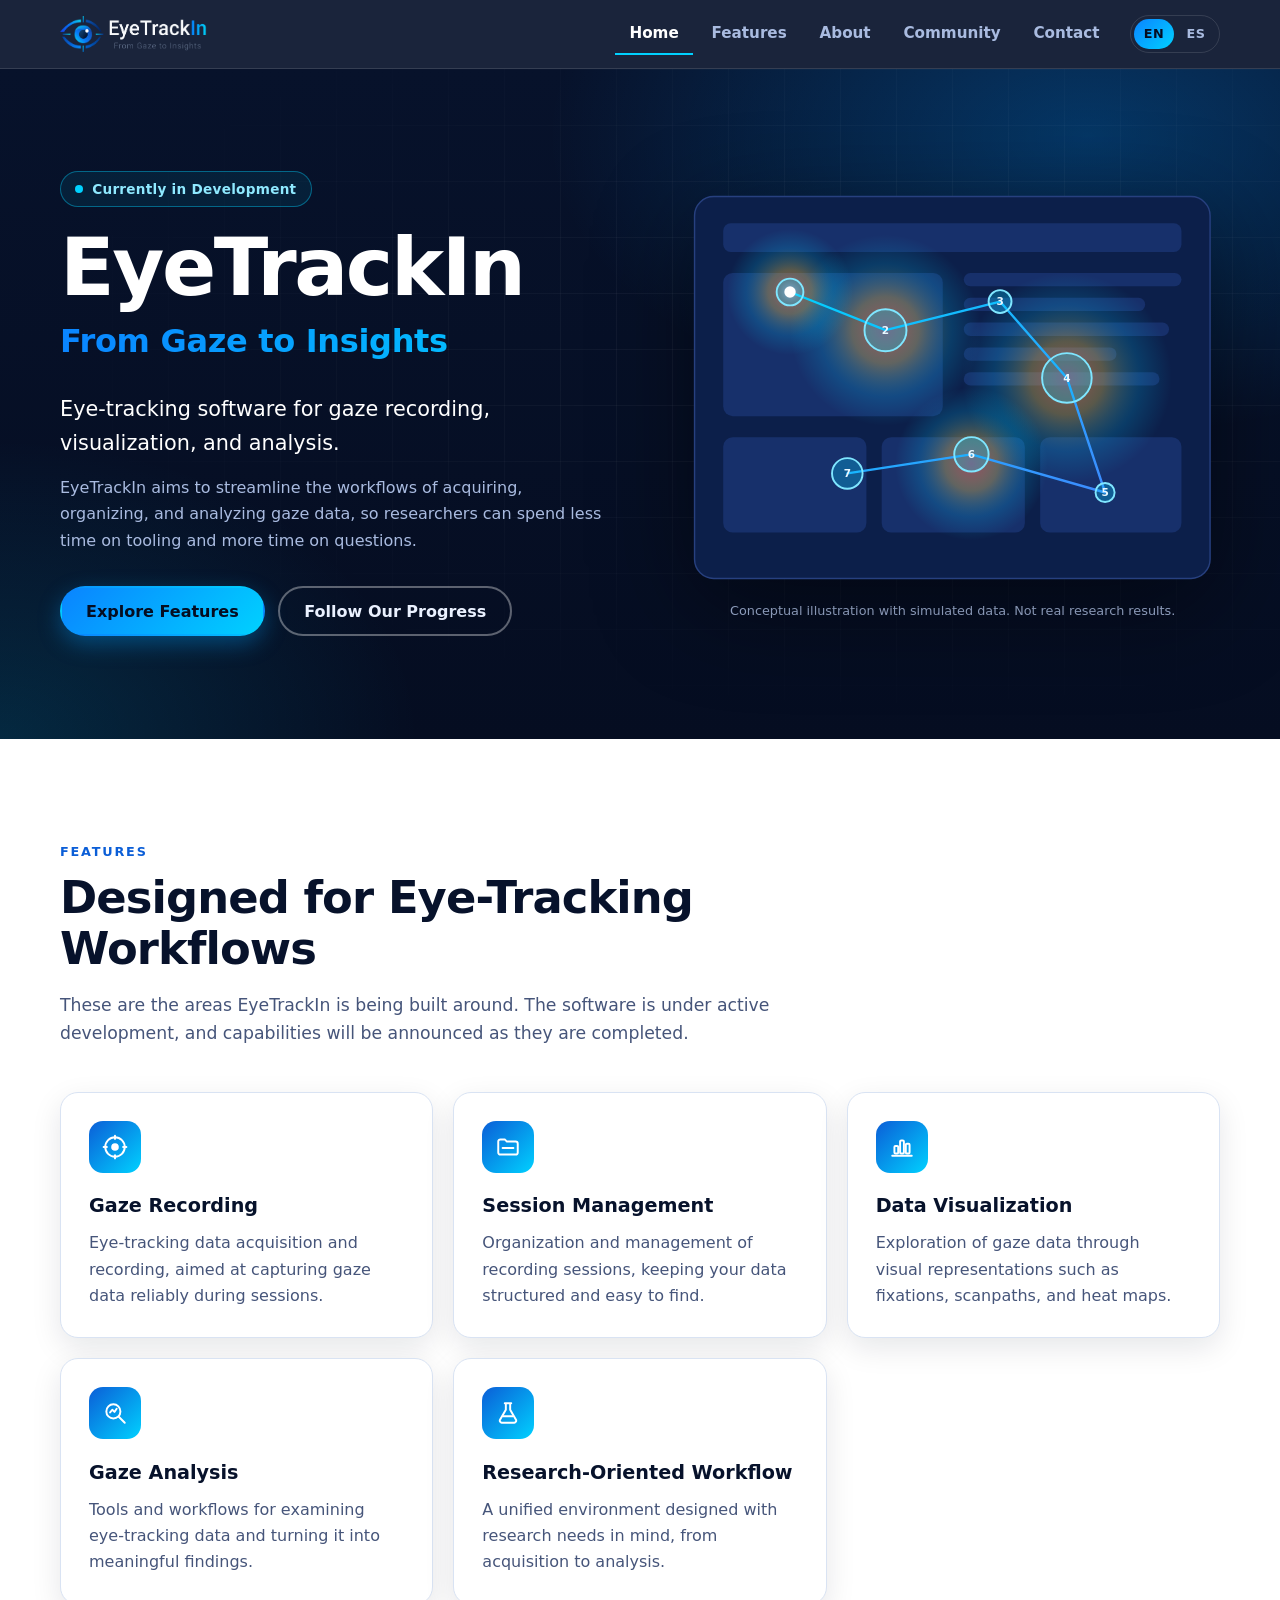
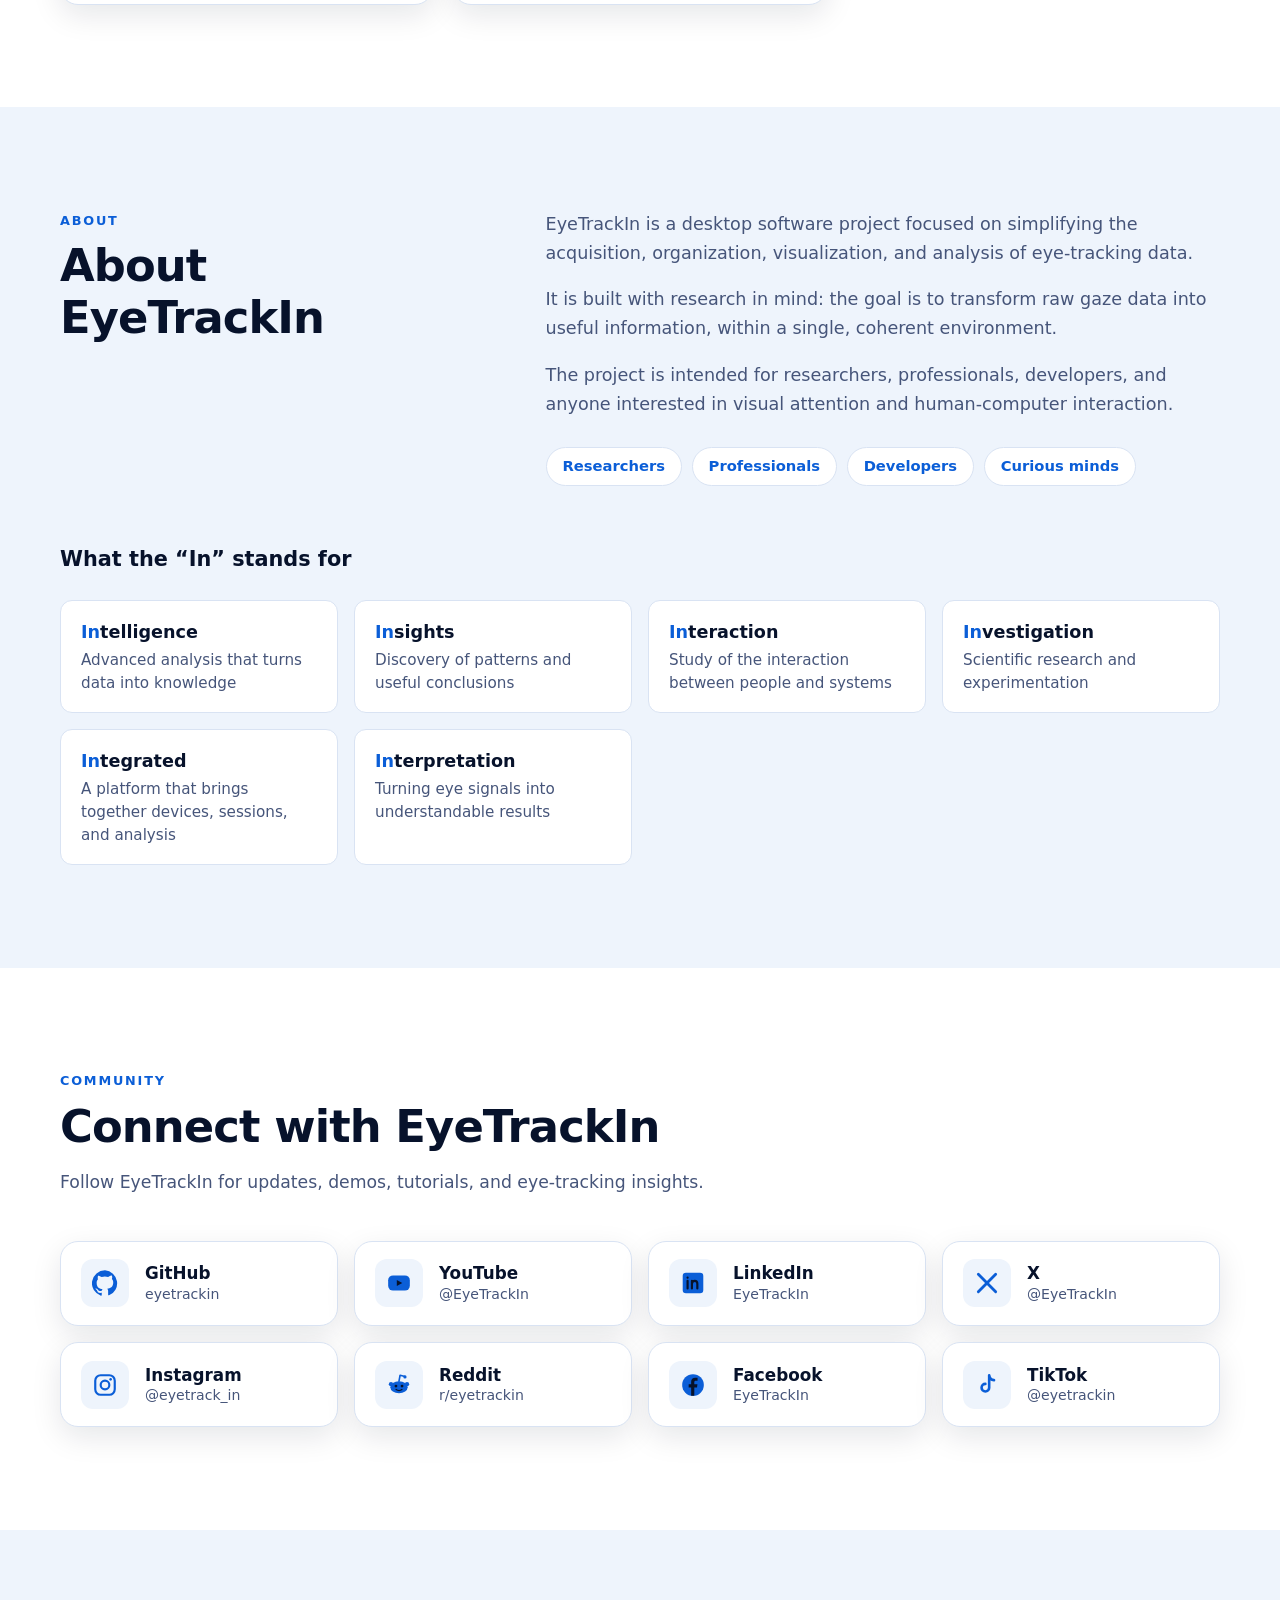
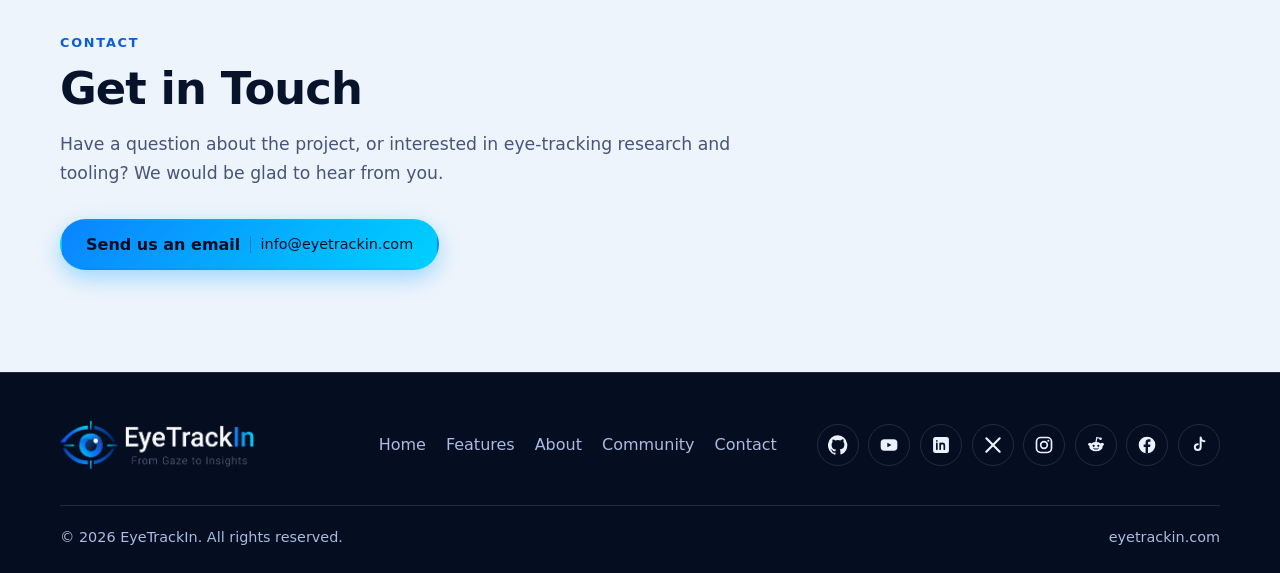
==== commit 05ba8a21: "one reddit link deleted, what the in stands for created and footer upgraded" ====
--- a/index.html
+++ b/index.html
@@ -189,6 +189,18 @@
           </ul>
         </div>
       </div>
+
+      <div class="container in-meaning">
+        <h3 data-i18n="in.title">What the “In” stands for</h3>
+        <ul class="in-grid">
+          <li><strong lang="en"><span>In</span>telligence</strong><span data-i18n="in.1">Advanced analysis that turns data into knowledge</span></li>
+          <li><strong lang="en"><span>In</span>sights</strong><span data-i18n="in.2">Discovery of patterns and useful conclusions</span></li>
+          <li><strong lang="en"><span>In</span>teraction</strong><span data-i18n="in.3">Study of the interaction between people and systems</span></li>
+          <li><strong lang="en"><span>In</span>vestigation</strong><span data-i18n="in.4">Scientific research and experimentation</span></li>
+          <li><strong lang="en"><span>In</span>tegrated</strong><span data-i18n="in.5">A platform that brings together devices, sessions, and analysis</span></li>
+          <li><strong lang="en"><span>In</span>terpretation</strong><span data-i18n="in.6">Turning eye signals into understandable results</span></li>
+        </ul>
+      </div>
     </section>
 
     <!-- COMMUNITY -->
@@ -197,7 +209,7 @@
         <header class="section-head">
           <p class="eyebrow" data-i18n="nav.community">Community</p>
           <h2 id="community-title" data-i18n="community.title">Connect with EyeTrackIn</h2>
-          <p class="section-intro" data-i18n="community.intro">Follow EyeTrackIn for development updates, software demonstrations, tutorials, and eye-tracking insights.</p>
+          <p class="section-intro" data-i18n="community.intro">Follow EyeTrackIn for updates, demos, tutorials, and eye-tracking insights.</p>
         </header>
         <ul class="social-grid" data-social-list="community"></ul>
       </div>
--- a/style.css
+++ b/style.css
@@ -231,6 +231,16 @@
   color: var(--blue-deep); font-weight: 650; font-size: .92rem;
 }
 
+.in-meaning { margin-top: 3.5rem; }
+.in-meaning h3 { font-size: 1.3rem; font-weight: 750; color: var(--navy-900); }
+.in-grid { margin-top: 1.5rem; display: grid; gap: 1rem; grid-template-columns: repeat(auto-fit, minmax(min(100%, 260px), 1fr)); }
+.in-grid li {
+  display: flex; flex-direction: column; gap: .25rem; padding: 1.1rem 1.25rem; background: var(--white);
+  border: 1px solid var(--line-light); border-radius: var(--radius-sm); color: var(--ink-soft); font-size: .95rem; line-height: 1.5;
+}
+.in-grid strong { font-size: 1.1rem; font-weight: 750; color: var(--navy-900); }
+.in-grid strong span { color: var(--blue-deep); }
+
 /* 8. Community */
 .social-grid { display: grid; gap: 1rem; grid-template-columns: repeat(auto-fit, minmax(min(100%, 230px), 1fr)); }
 .social-card {
@@ -260,9 +270,10 @@
 /* 10. Footer */
 .site-footer { background: var(--navy-950); color: var(--on-dark-soft); padding-block: 3rem 1.5rem; border-top: 1px solid var(--line-dark); }
 .footer-top { display: grid; gap: 2rem; }
-@media (min-width: 860px) { .footer-top { grid-template-columns: 1.2fr 1fr auto; align-items: center; } }
+@media (min-width: 1100px) { .footer-top { grid-template-columns: minmax(0, 1fr) auto auto; align-items: center; gap: 2.5rem; } }
 .footer-brand img { width: min(260px, 70%); height: auto; }
 .footer-nav { display: flex; flex-wrap: wrap; gap: .4rem 1.25rem; }
+.footer-nav a { white-space: nowrap; }
 .footer-nav a, .footer-bottom a { text-decoration: none; transition: color .2s; }
 .footer-nav a:hover, .footer-bottom a:hover { color: var(--cyan); }
 .footer-social { display: flex; flex-wrap: wrap; gap: .6rem; }
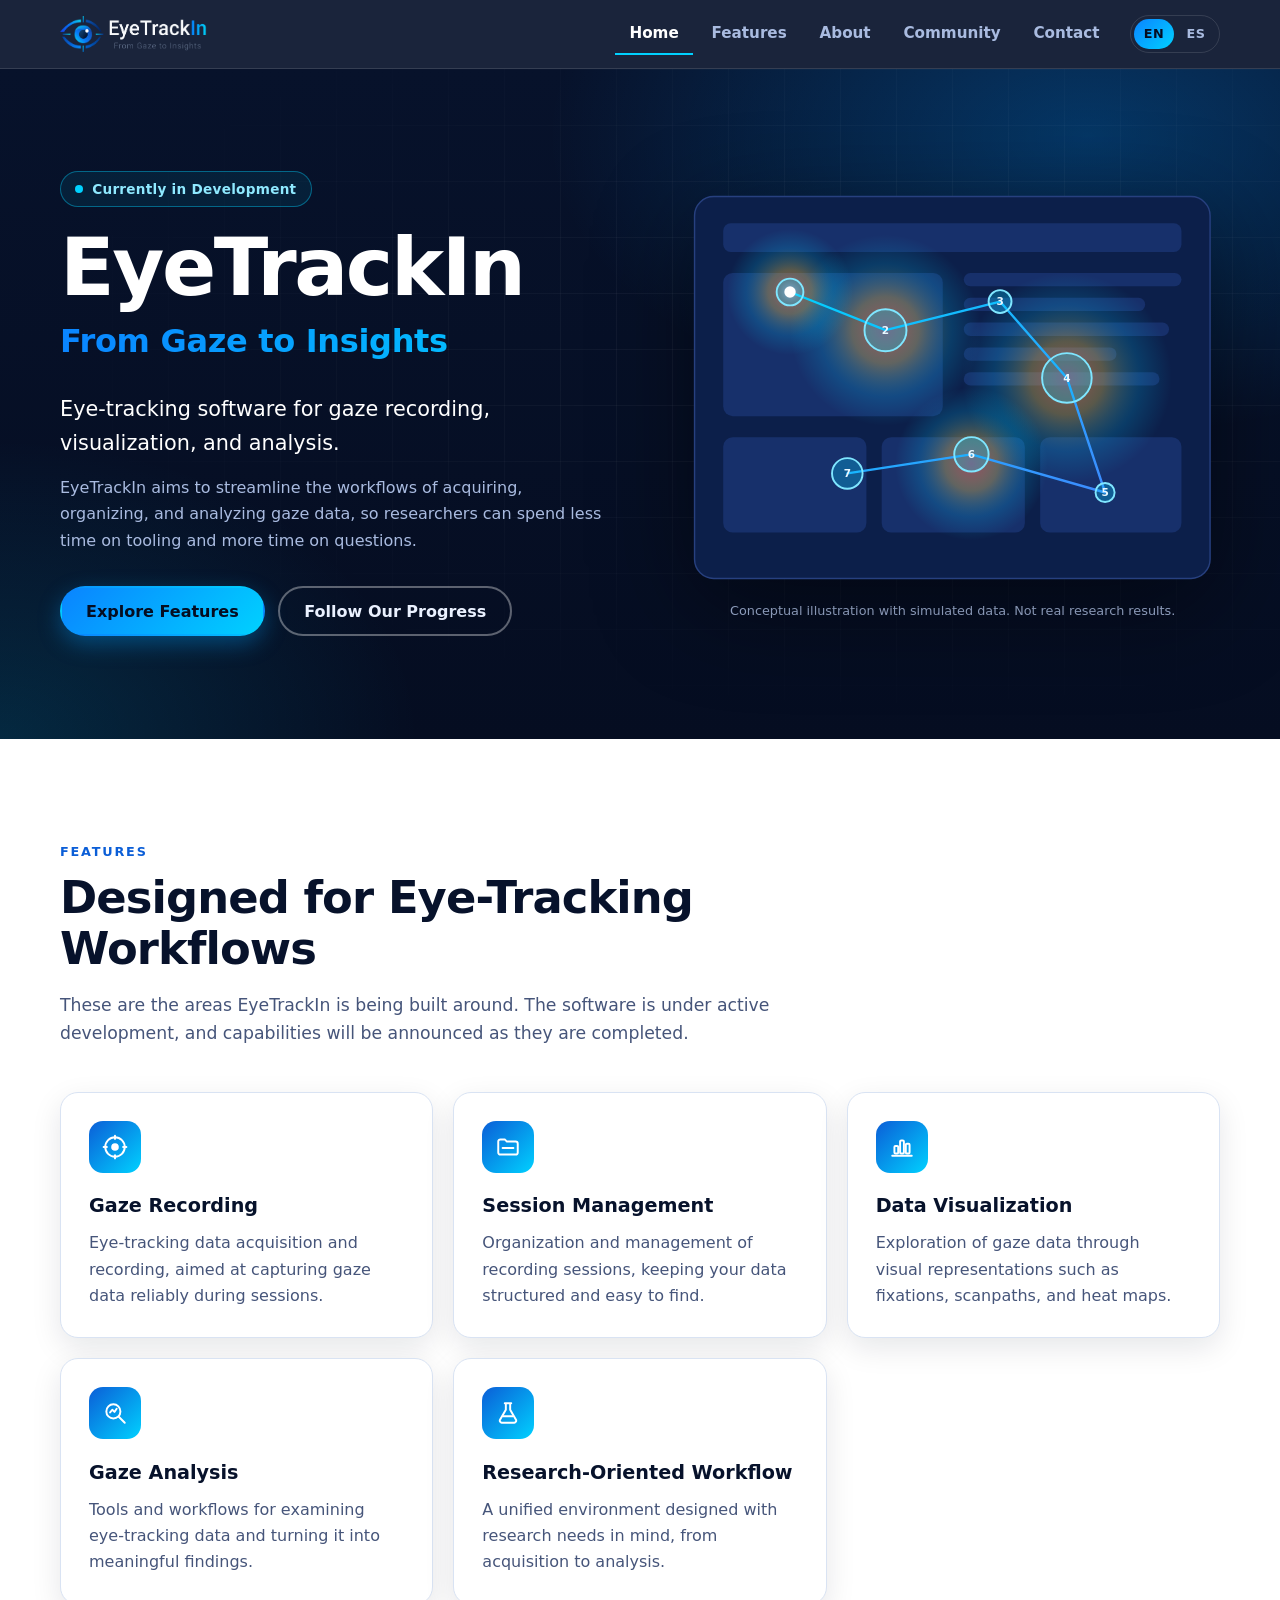
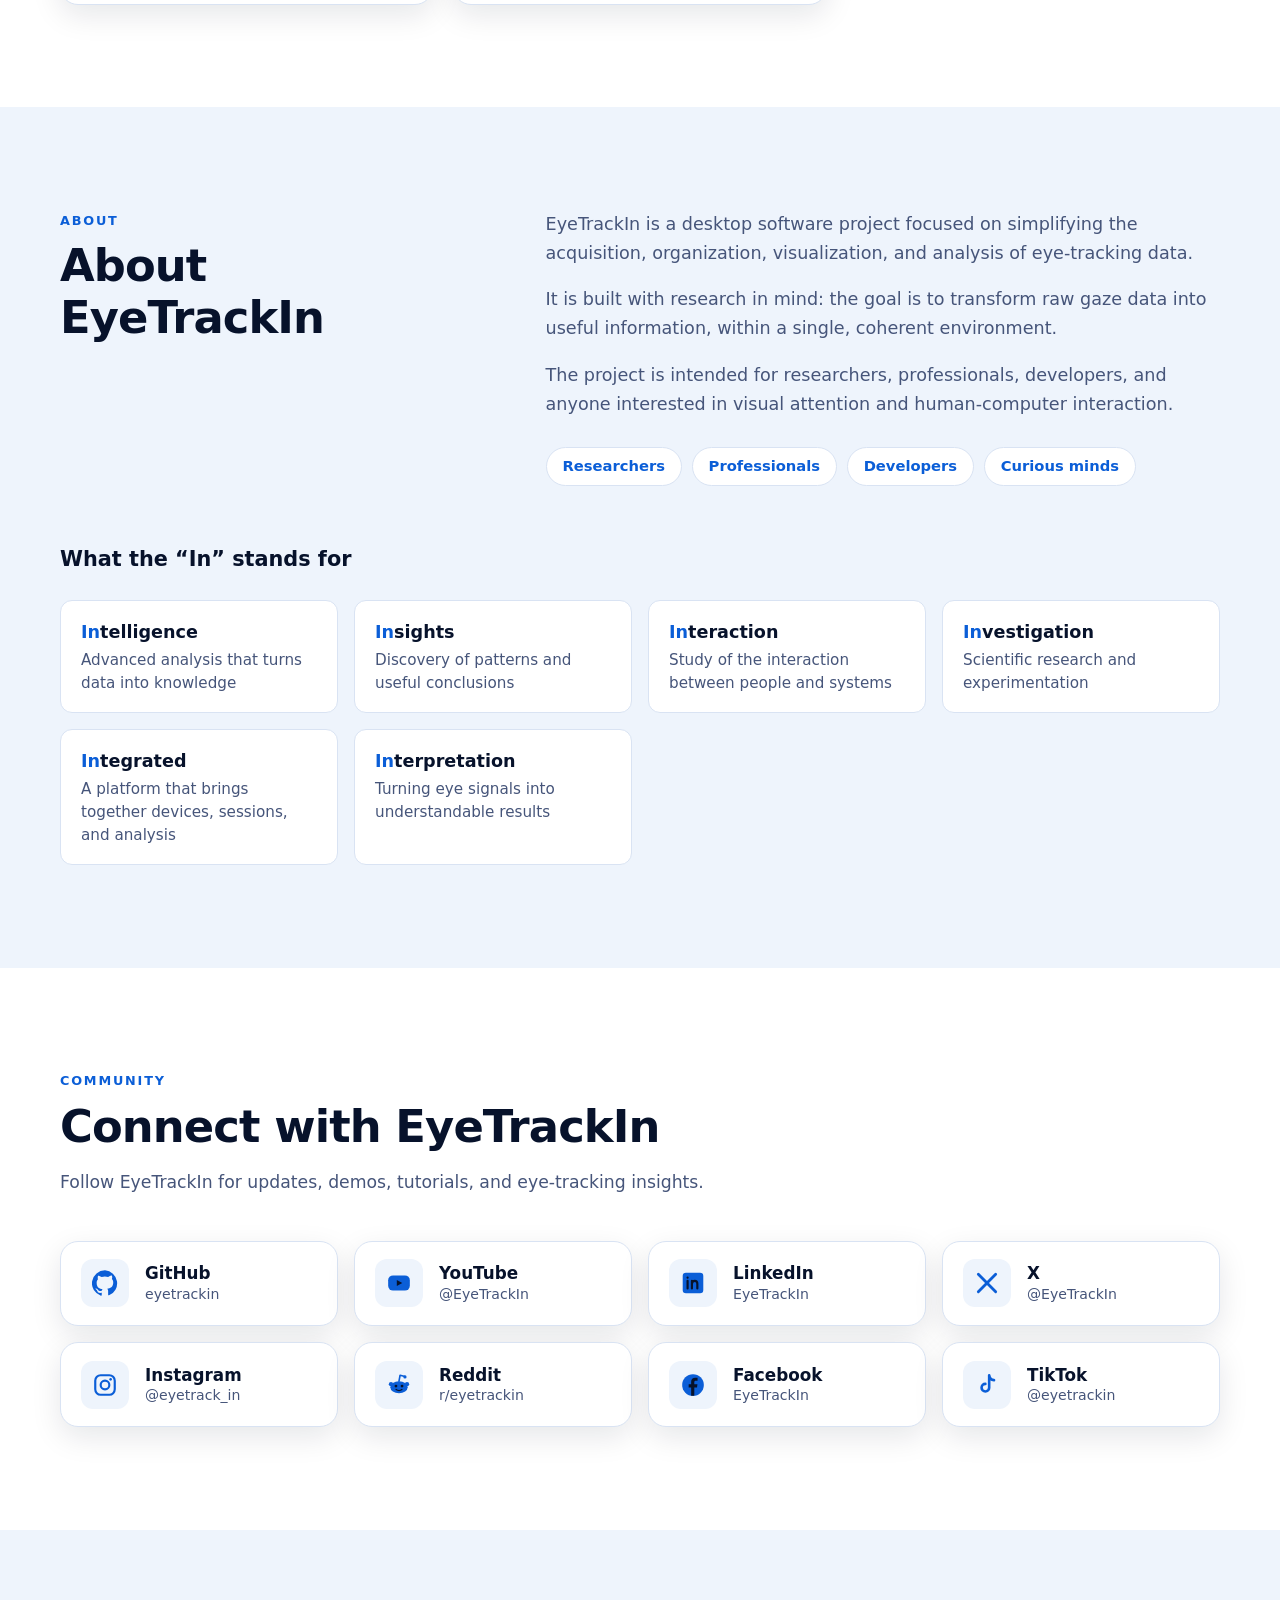
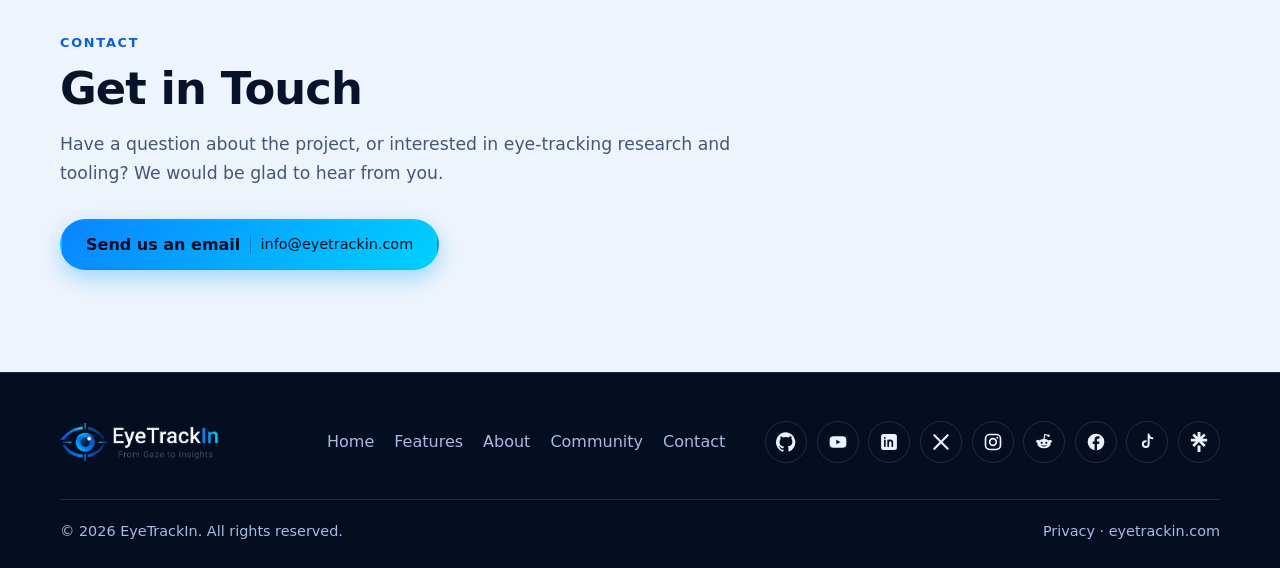
==== commit 28c63173: "update favicon links and enhance footer with privacy link" ====
--- a/index.html
+++ b/index.html
@@ -8,9 +8,9 @@
   <meta name="theme-color" content="#07122b">
   <link rel="canonical" href="https://eyetrackin.com/">
 
-  <link rel="icon" href="assets/icons/Icon.ico" sizes="any">
-  <link rel="icon" href="assets/icons/Icon.png" type="image/png">
-  <link rel="apple-touch-icon" href="assets/icons/Icon.png">
+  <link rel="icon" href="assets/icons/favicon.ico" sizes="any">
+  <link rel="icon" href="assets/icons/favicon.png" type="image/png">
+  <link rel="apple-touch-icon" href="assets/icons/favicon.png">
 
   <meta property="og:type" content="website">
   <meta property="og:site_name" content="EyeTrackIn">
@@ -247,7 +247,7 @@
       </div>
       <div class="footer-bottom">
         <p>&copy; <span data-year>2026</span> EyeTrackIn. <span data-i18n="footer.rights">All rights reserved.</span></p>
-        <p><a data-domain href="https://eyetrackin.com">eyetrackin.com</a></p>
+        <p><a href="privacy.html" data-i18n="footer.privacy">Privacy</a> &middot; <a data-domain href="https://eyetrackin.com">eyetrackin.com</a></p>
       </div>
     </div>
   </footer>
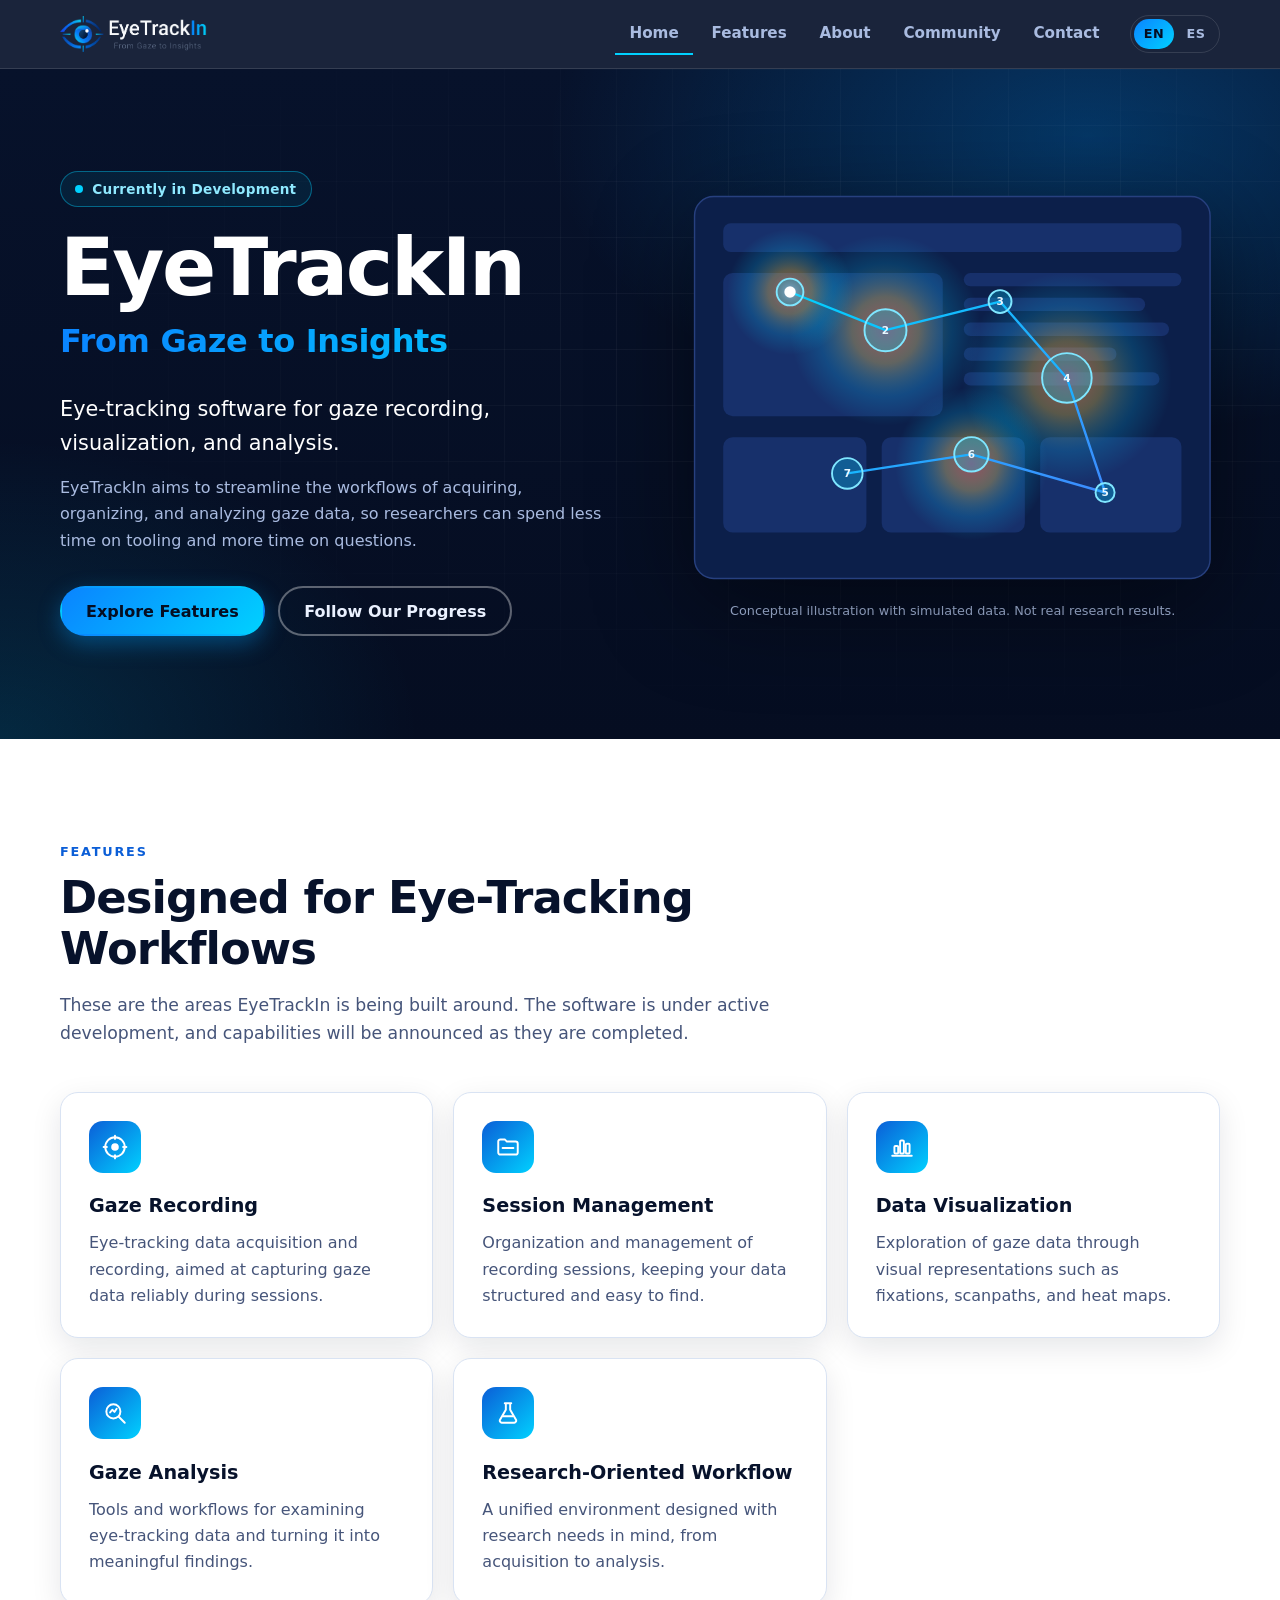
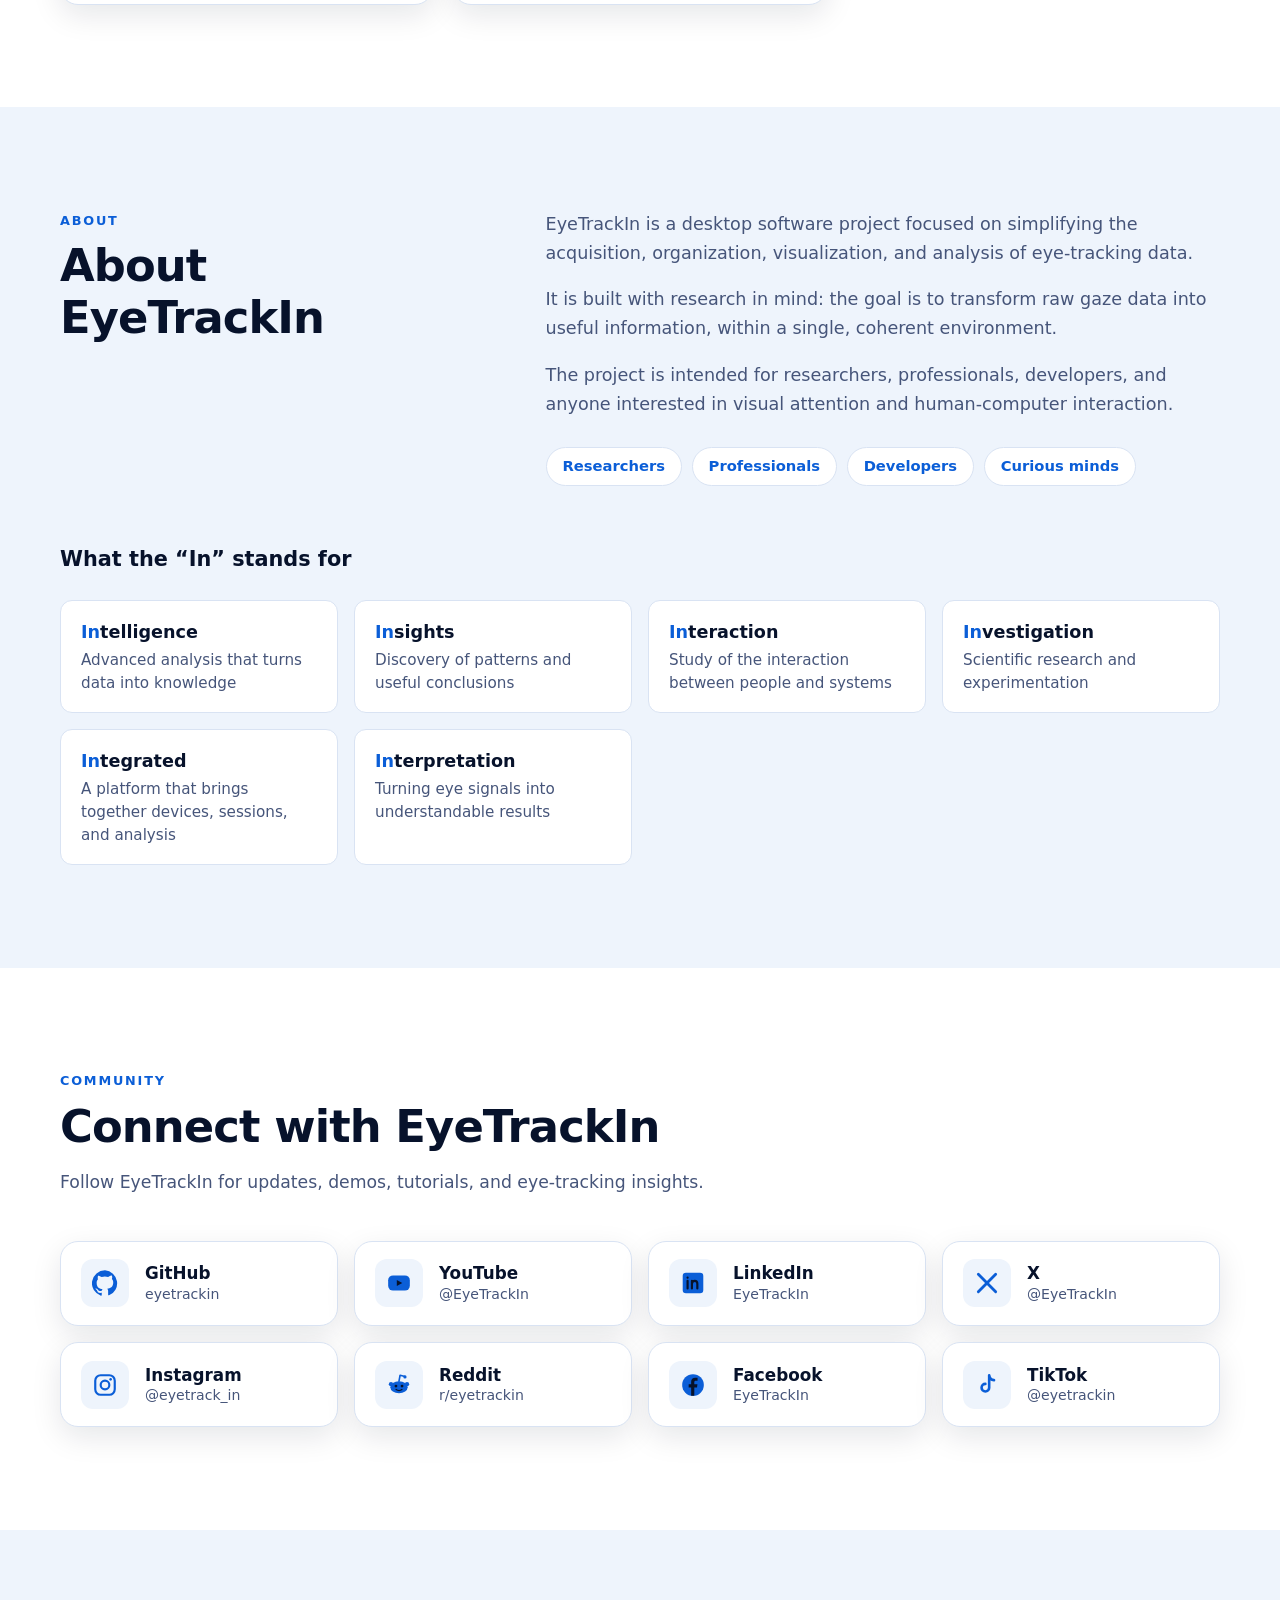
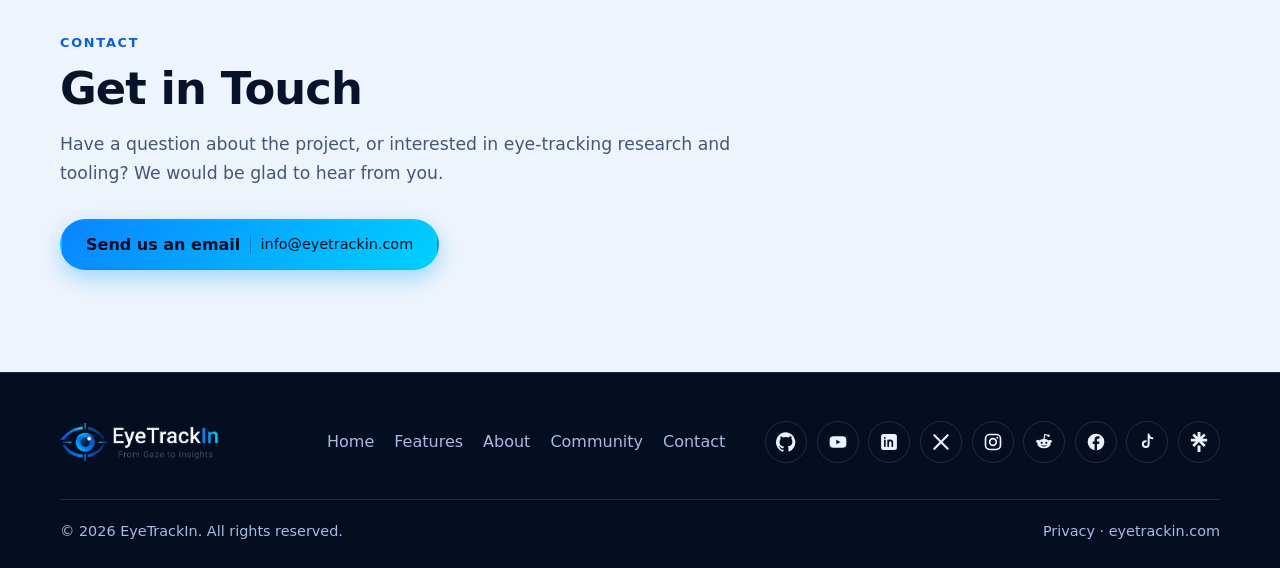
==== commit a5921f62: "fix: add Content Security Policy and referrer meta tags to index.html" ====
--- a/index.html
+++ b/index.html
@@ -6,6 +6,8 @@
   <title>EyeTrackIn | From Gaze to Insights</title>
   <meta name="description" content="EyeTrackIn is desktop eye-tracking software for gaze recording, visualization, and analysis, designed to streamline research workflows. Currently in development.">
   <meta name="theme-color" content="#07122b">
+  <meta http-equiv="Content-Security-Policy" content="default-src 'self'; img-src 'self' data:; style-src 'self'; script-src 'self'; base-uri 'self'; form-action 'self'; object-src 'none'">
+  <meta name="referrer" content="strict-origin-when-cross-origin">
   <link rel="canonical" href="https://eyetrackin.com/">
 
   <link rel="icon" href="assets/icons/favicon.ico" sizes="any">
--- a/style.css
+++ b/style.css
@@ -299,3 +299,10 @@
   *, *::before, *::after { animation: none !important; transition: none !important; }
   .gaze-dot { display: none; }
 }
+
+/* Legal / privacy page */
+.legal { max-width: 720px; margin: 0 auto; padding: 3rem 0 4rem; }
+.legal h1 { margin-bottom: 1rem; }
+.legal h2 { margin: 2rem 0 .5rem; }
+.legal p { margin: 0 0 1rem; line-height: 1.6; }
+.legal hr { margin: 2.5rem 0; border: 0; border-top: 1px solid rgba(255,255,255,.15); }
